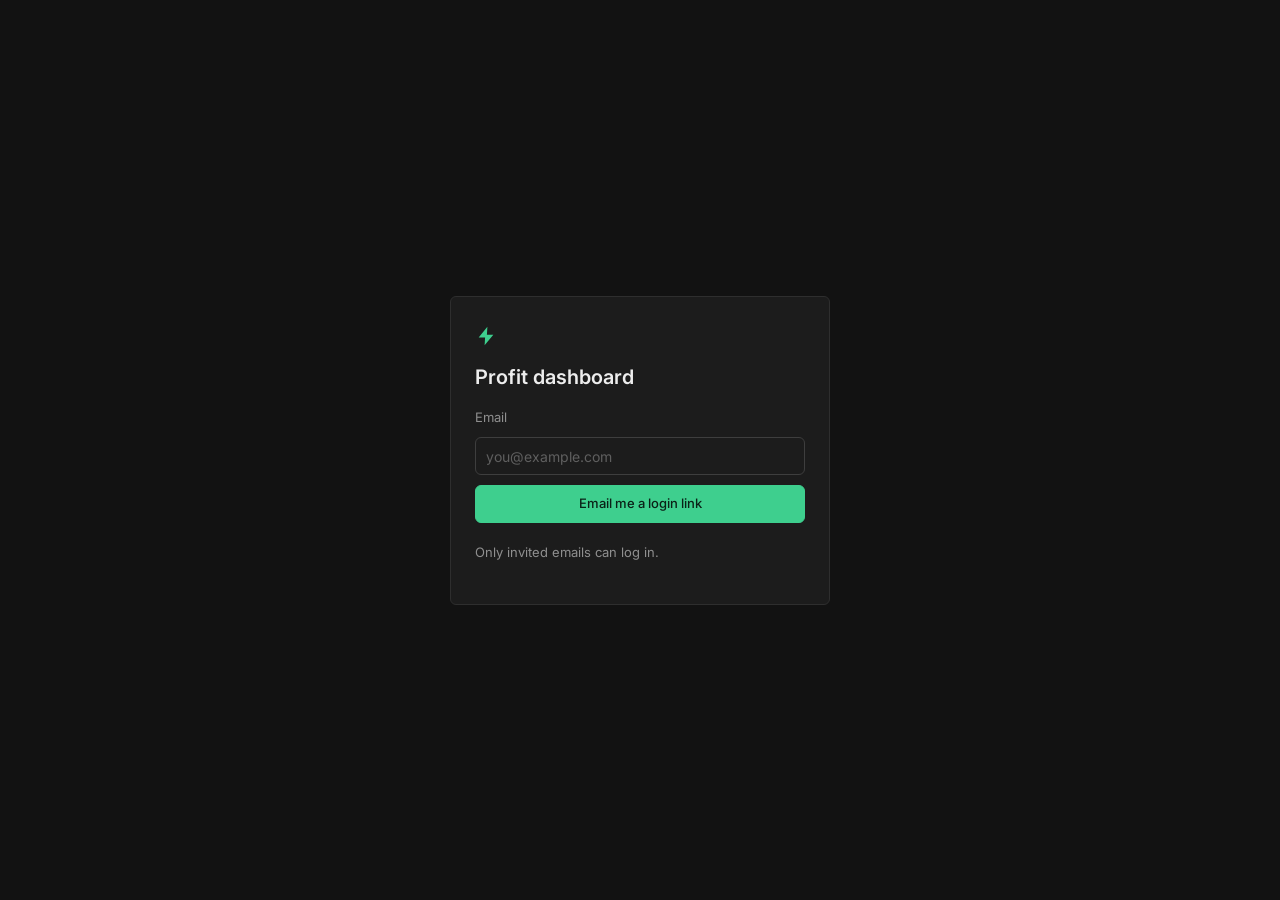
==== index.html @ 8141f294 "Deploy 2026-11-05T13:56Z" ====
<!doctype html>
<html lang="en">
  <head>
    <meta charset="UTF-8" />
    <meta name="viewport" content="width=device-width, initial-scale=1, viewport-fit=cover" />
    <meta name="theme-color" content="#121212" />
    <meta name="robots" content="noindex" />
    <title>Profit dashboard</title>
    <link rel="manifest" href="./manifest.webmanifest" />
    <link rel="icon" type="image/png" href="./icon-192.png" />
    <link rel="apple-touch-icon" href="./apple-touch-icon.png" />
    <meta name="apple-mobile-web-app-capable" content="yes" />
    <meta name="mobile-web-app-capable" content="yes" />
    <meta name="apple-mobile-web-app-title" content="Profit" />
    <meta name="apple-mobile-web-app-status-bar-style" content="black" />
    <link rel="preconnect" href="https://fonts.googleapis.com" />
    <link rel="preconnect" href="https://fonts.gstatic.com" crossorigin />
    <link href="https://fonts.googleapis.com/css2?family=Inter:wght@400;500;600&family=Source+Code+Pro:wght@400;500&display=swap" rel="stylesheet" />
    <script type="module" crossorigin src="./assets/index-BOD95xHA.js"></script>
    <link rel="stylesheet" crossorigin href="./assets/index-CHZW1oe3.css">
  </head>
  <body>
    <div id="root"></div>
  </body>
</html>
---- assets/index-CHZW1oe3.css ----
:root{--bg: #121212;--bg-rail: #171717;--panel: #1c1c1c;--panel-hover: #232323;--border: #2e2e2e;--border-strong: #3e3e3e;--text: #ededed;--muted: #8f8f8f;--faint: #5f5f5f;--brand: #3ecf8e;--brand-bg: #133d2b;--brand-border: #22714f;--red: #e5484d;--amber: #f5a524;--blue: #5e9cf6;--compare: #7fb3ff;--radius: 6px;--font: "Inter", system-ui, -apple-system, "Segoe UI", sans-serif;--mono: "Source Code Pro", ui-monospace, "SF Mono", Menlo, monospace;color-scheme:dark}*{box-sizing:border-box}html,body{margin:0;background:var(--bg);color:var(--text)}body{font:14px/1.5 var(--font);-webkit-font-smoothing:antialiased}button,select,input{font:inherit;color:inherit}a{color:inherit}:focus-visible{outline:2px solid var(--brand);outline-offset:2px}.num{font-variant-numeric:tabular-nums}.shell{display:grid;grid-template-columns:56px 1fr;min-height:100vh}.rail{position:sticky;top:0;height:100vh;background:var(--bg-rail);border-right:1px solid var(--border);display:flex;flex-direction:column;align-items:center;padding:12px 0;gap:4px}.rail-logo{width:32px;height:32px;display:grid;place-items:center;margin-bottom:14px;color:var(--brand)}.rail-btn{width:40px;height:40px;display:grid;place-items:center;border-radius:var(--radius);color:var(--muted);background:none;border:0;cursor:pointer;position:relative;text-decoration:none}.rail-btn:hover,.rail-btn[aria-current=page]{color:var(--text);background:var(--panel-hover)}.rail-btn .tip{position:absolute;left:48px;white-space:nowrap;background:var(--panel);border:1px solid var(--border);padding:4px 8px;border-radius:4px;font-size:12px;color:var(--text);opacity:0;pointer-events:none;transition:opacity .12s}.rail-btn:hover .tip,.rail-btn:focus-visible .tip{opacity:1}.rail-dot{position:absolute;top:8px;right:8px;width:7px;height:7px;border-radius:50%;background:var(--amber)}.main{min-width:0;display:flex;flex-direction:column}.topbar{height:48px;border-bottom:1px solid var(--border);display:flex;align-items:center;gap:10px;padding:0 16px;position:sticky;top:0;background:var(--bg);z-index:5}.crumb{display:flex;align-items:center;gap:8px;min-width:0}.crumb .sep{color:var(--faint)}.crumb .org{color:var(--text);font-weight:500}.pill{font:500 11px/1 var(--mono);letter-spacing:.06em;text-transform:uppercase;border:1px solid var(--border-strong);color:var(--muted);border-radius:999px;padding:4px 8px}.pill.live{color:var(--brand);border-color:var(--brand-border)}.topbar .spacer{flex:1}.sync{display:inline-flex;align-items:center;gap:8px;height:30px;padding:0 12px;border-radius:var(--radius);background:var(--brand-bg);border:1px solid var(--brand-border);color:var(--text);font-weight:500;font-size:13px}.sync .dot{width:7px;height:7px;border-radius:50%;background:var(--brand)}.sync.stale{background:#3d2a10;border-color:#7a5417}.sync.stale .dot{background:var(--amber)}.select{position:relative;display:inline-flex}.select select{-webkit-appearance:none;-moz-appearance:none;appearance:none;background:var(--panel);border:1px solid var(--border-strong);border-radius:var(--radius);height:30px;padding:0 30px 0 10px;cursor:pointer;font-weight:500;font-size:13px}.select select:hover{background:var(--panel-hover)}.select svg{position:absolute;right:9px;top:50%;translate:0 -50%;pointer-events:none;color:var(--muted)}.select.bare select{background:transparent;border-color:transparent;padding-left:6px}.select.bare select:hover{background:var(--panel-hover)}.content{padding:24px 32px 64px;max-width:1480px;width:100%}.section{margin-top:40px}.section-head{display:flex;align-items:center;justify-content:space-between;gap:12px;margin-bottom:14px}.section-head h2{font-size:18px;font-weight:500;margin:0}.btn{display:inline-flex;align-items:center;gap:8px;height:30px;padding:0 12px;border-radius:var(--radius);background:var(--panel);border:1px solid var(--border-strong);cursor:pointer;text-decoration:none;font-weight:500;font-size:13px}.btn:hover{background:var(--panel-hover)}.headline{display:flex;align-items:baseline;flex-wrap:wrap;gap:8px 32px}.headline .stat{display:flex;align-items:baseline;gap:10px}.headline .v{font-size:26px;font-weight:500;letter-spacing:-.01em}.headline .l{font-size:22px;color:var(--muted)}.delta{white-space:nowrap;font:500 12px/1 var(--mono);padding:3px 6px;border-radius:4px;align-self:center}.delta.up{color:var(--brand);background:var(--brand-bg)}.delta.down{color:var(--red);background:#3b1719}.delta.flat{color:var(--muted);background:var(--panel)}.kpi-grid{display:grid;grid-template-columns:repeat(4,minmax(0,1fr));gap:12px}.kbox{padding:14px 16px;min-width:0}.kbox-l{font-size:13px;color:var(--muted);white-space:nowrap;overflow:hidden;text-overflow:ellipsis}.kbox-v{font-size:24px;font-weight:600;letter-spacing:-.01em;margin-top:4px;white-space:nowrap}.kbox-c{display:flex;align-items:baseline;gap:8px;margin-top:4px;font-size:13px;flex-wrap:wrap}.kbox-d{font-weight:600;white-space:nowrap}.kbox-d.good{color:var(--brand)}.kbox-d.bad{color:var(--red)}.kbox-d.flat{color:var(--muted)}.kbox-p{color:var(--muted);white-space:nowrap}.kbox-s{color:var(--muted);font-size:12px;margin-top:2px}@media (max-width: 1000px){.kpi-grid{grid-template-columns:repeat(2,minmax(0,1fr))}}.sbp{padding:6px 0}.sbp-groups{display:grid;gap:16px}.sbp-head{display:flex;justify-content:space-between;align-items:baseline;gap:12px;padding:10px 18px 8px;border-bottom:1px solid var(--border);font-size:13px;color:var(--muted)}.sbp-head .label{color:var(--text)}.sbp-row{display:grid;grid-template-columns:minmax(0,2.2fr) minmax(80px,1.4fr) 110px 72px;gap:16px;align-items:center;padding:9px 18px}.sbp-row+.sbp-row{border-top:1px solid var(--border)}.sbp-name{display:flex;flex-direction:column;min-width:0}.sbp-name .t-title{max-width:none;white-space:nowrap}.sbp-meta{font-size:12px;color:var(--muted);white-space:nowrap;overflow:hidden;text-overflow:ellipsis}.sbp-bar{height:8px;background:var(--bg);border-radius:4px;overflow:hidden}.sbp-bar i{display:block;height:100%;background:var(--brand);border-radius:4px}.sbp-v{font-weight:600;text-align:right;white-space:nowrap}.sbp-d{text-align:right;font-size:13px}@media (max-width: 720px){.sbp-row{grid-template-columns:minmax(0,1fr) auto;gap:4px 12px;padding:10px 14px}.sbp-bar{grid-column:1;grid-row:2}.sbp-d{grid-column:2;grid-row:2}}.panel{background:var(--panel);border:1px solid var(--border);border-radius:var(--radius)}.cards{display:grid;grid-template-columns:repeat(auto-fit,minmax(300px,1fr));gap:16px;margin-top:20px}.card{padding:22px 22px 16px;display:flex;flex-direction:column;min-height:330px}.label{font:500 12px/1.2 var(--mono);letter-spacing:.08em;text-transform:uppercase;color:var(--muted)}.card-top{display:flex;flex-direction:column;gap:14px}.card-big{font-size:24px;font-weight:500;margin-top:4px}.card-meta{display:flex;gap:28px;text-align:left;flex-wrap:wrap}.card-meta .mv,.card-meta .sub-v,.card-big{white-space:nowrap}.card-meta .label{display:flex;align-items:center;gap:6px;justify-content:flex-start;white-space:nowrap}.card-meta .label i{width:7px;height:7px;border-radius:50%;display:inline-block}.card-meta .mv{font-size:18px;margin-top:4px}.card-meta .sub-v{font-size:12px;color:var(--muted);margin-top:2px}.chart{flex:1;min-height:150px;margin-top:18px;position:relative}.chart svg{display:block;width:100%;height:100%}.axis{display:flex;justify-content:space-between;font:12px var(--mono);color:var(--muted);margin-top:8px}.tooltip{position:absolute;pointer-events:none;background:var(--bg);border:1px solid var(--border-strong);border-radius:4px;padding:6px 8px;font-size:12px;white-space:nowrap;transform:translate(-50%,calc(-100% - 8px))}.tooltip .label{font-size:11px}.table-wrap{overflow-x:auto}table{width:100%;border-collapse:collapse}th,td{padding:10px 14px;text-align:right;white-space:nowrap;border-bottom:1px solid var(--border)}th:first-child,td:first-child{text-align:left}thead th{font:500 12px/1.2 var(--mono);letter-spacing:.06em;text-transform:uppercase;color:var(--muted);background:var(--panel);position:sticky;top:0}thead th button{all:unset;cursor:pointer}thead th button:hover{color:var(--text)}tbody tr:hover td{background:var(--panel-hover)}tbody tr:last-child td{border-bottom:0}tr.total td{font-weight:600;border-top:1px solid var(--border-strong)}tr.sub td{color:var(--muted)}td.neg{color:var(--red)}td.pos{color:var(--brand)}td.wrap{white-space:normal;min-width:220px}.t-title{max-width:360px;overflow:hidden;text-overflow:ellipsis}.toolbar{display:flex;gap:10px;flex-wrap:wrap;align-items:center;margin-bottom:14px}.search{height:30px;background:var(--panel);border:1px solid var(--border-strong);border-radius:var(--radius);padding:0 10px;min-width:220px}.search::placeholder{color:var(--faint)}.seg{display:inline-flex;border:1px solid var(--border-strong);border-radius:var(--radius);overflow:hidden}.seg button{background:var(--panel);border:0;height:28px;padding:0 12px;cursor:pointer;color:var(--muted);font-size:13px}.seg button+button{border-left:1px solid var(--border-strong)}.seg button[aria-pressed=true]{background:var(--panel-hover);color:var(--text)}.advisor{padding:40px 20px;text-align:center;color:var(--muted)}.advisor svg{color:var(--muted);margin-bottom:10px}.advisor strong{color:var(--text);font-weight:500;display:block;margin-bottom:4px}.issue{display:grid;grid-template-columns:110px 1fr auto;gap:16px;padding:14px 18px;border-bottom:1px solid var(--border);align-items:start}.issue:last-child{border-bottom:0}.issue .what{font-weight:500}.issue .how{color:var(--muted);font-size:13px;margin-top:2px}.issue .count{text-align:right;font-size:13px;color:var(--muted)}.tag{font:500 11px/1 var(--mono);letter-spacing:.06em;text-transform:uppercase;padding:4px 6px;border-radius:4px;display:inline-block}.tag.Sync{color:var(--red);background:#3b1719}.tag.Payment,.tag.Product{color:var(--amber);background:#3d2a10}.tag.VAT{color:var(--blue);background:#17263d}.state{padding:60px 20px;text-align:center;color:var(--muted)}.state.error{color:var(--red)}.skeleton{background:linear-gradient(90deg,var(--panel) 0%,var(--panel-hover) 50%,var(--panel) 100%);background-size:200% 100%;animation:sk 1.4s infinite;border-radius:4px}@keyframes sk{to{background-position:-200% 0}}.note{color:var(--muted);font-size:13px;margin-top:10px}.kpis{display:grid;grid-template-columns:repeat(auto-fit,minmax(170px,1fr));gap:16px}.kpi{padding:16px 18px}.kpi .v{font-size:22px;font-weight:500;margin-top:6px}.kpi-accent{border-color:var(--brand-border);background:linear-gradient(0deg,#3ecf8e0f,#3ecf8e0f),var(--panel)}.neg-text{color:var(--red)}.filters{display:flex;gap:8px;align-items:center}.dr{position:relative}.chip{display:inline-flex;align-items:center;gap:7px;height:30px;padding:0 10px;border-radius:var(--radius);background:var(--panel);border:1px solid var(--border-strong);cursor:pointer;font-weight:500;font-size:13px;white-space:nowrap}.chip:hover,.chip[aria-expanded=true]{background:var(--panel-hover)}.chip svg{color:var(--muted);flex:none}.chip-d{color:var(--muted);font-weight:400}.chip-d:empty{display:none}.dr-pop{position:absolute;right:0;top:calc(100% + 6px);z-index:20;display:grid;grid-template-columns:210px auto;background:var(--panel);border:1px solid var(--border-strong);border-radius:10px;box-shadow:0 16px 40px #0000008c;overflow:hidden}.dr-pop.dr-small{grid-template-columns:260px}.dr-menu{padding:8px;border-right:1px solid var(--border);display:flex;flex-direction:column}.dr-small .dr-menu{border-right:0}.dr-group{display:flex;flex-direction:column;padding:4px 0}.dr-group+.dr-group{border-top:1px solid var(--border)}.dr-scroll{max-height:330px;overflow-y:auto}.dr-item{display:flex;align-items:center;justify-content:space-between;gap:10px;text-align:left;width:100%;background:none;border:0;border-radius:6px;padding:7px 10px;cursor:pointer;font-size:13px;min-height:34px}.dr-item:hover{background:var(--panel-hover)}.dr-item[aria-pressed=true]{background:var(--brand-bg);color:var(--text)}.dr-item svg{color:var(--muted)}.dr-sub{color:var(--muted);font-size:12px;white-space:nowrap}.dr-item>span:first-child{white-space:nowrap}.dr-back{display:flex;align-items:center;gap:8px;background:none;border:0;cursor:pointer;font-weight:600;font-size:13px;padding:8px 10px;border-radius:6px;text-align:left}.dr-back:hover{background:var(--panel-hover)}.dr-cal{padding:14px 16px 12px;display:flex;flex-direction:column;gap:12px}.dr-cal-back{display:none}.dr-inputs{display:grid;grid-template-columns:1fr auto 1fr;gap:10px;align-items:center;color:var(--muted)}.dr-inputs input{height:34px;background:var(--bg);border:1px solid var(--border-strong);border-radius:var(--radius);padding:0 10px;color:var(--text);min-width:0}.dr-months{position:relative;display:grid;grid-template-columns:repeat(2,252px);gap:22px}.dr-nav{position:absolute;top:-2px;width:28px;height:28px;display:grid;place-items:center;background:none;border:0;border-radius:6px;cursor:pointer;color:var(--muted)}.dr-nav:hover{background:var(--panel-hover);color:var(--text)}.dr-nav.prev{left:0}.dr-nav.next{right:0}.dr-mtitle{text-align:center;font-weight:600;font-size:13px;height:26px;line-height:26px;margin-bottom:6px}.dr-grid{display:grid;grid-template-columns:repeat(7,36px);row-gap:2px}.dr-wd{font:500 11px/28px var(--mono);color:var(--muted);text-align:center;text-transform:uppercase}.dr-day{height:34px;background:none;border:0;cursor:pointer;font-size:13px;border-radius:0;color:var(--text);font-variant-numeric:tabular-nums}.dr-day:hover:not(:disabled){outline:1px solid var(--border-strong);outline-offset:-1px;border-radius:6px}.dr-day.in{background:var(--panel-hover)}.dr-day.edge{background:var(--brand);color:#0b2117;font-weight:600;border-radius:6px}.dr-day.today:not(.edge){text-decoration:underline;text-underline-offset:3px}.dr-day:disabled{color:var(--faint);cursor:default}.dr-foot{display:flex;align-items:center;gap:8px;border-top:1px solid var(--border);padding-top:12px}.dr-hint{flex:1;font-size:12px;color:var(--muted)}.btn.primary{background:var(--brand);border-color:var(--brand);color:#0b2117}.btn.primary:hover{background:#4fdc9b}.btn:disabled{opacity:.45;cursor:default}.lchart{display:grid;grid-template-columns:auto 1fr;gap:8px;margin-top:18px;flex:1}.lchart-y{position:relative;width:52px}.lchart-y span{position:absolute;right:0;translate:0 -50%;font:11px var(--mono);color:var(--muted);white-space:nowrap}.lchart-plot{position:relative;touch-action:pan-y;cursor:crosshair;padding-bottom:26px}.lchart-x{position:absolute;left:0;right:0;bottom:0;height:18px}.lchart-x span{position:absolute;translate:-50% 0;font:11px var(--mono);color:var(--muted);white-space:nowrap}.lchart-x span.first{translate:0 0}.lchart-x span.last{translate:-100% 0}.lchart-plot svg{display:block;width:100%;overflow:visible}.lchart-dot{position:absolute;width:9px;height:9px;border-radius:50%;background:var(--brand);border:2px solid var(--panel);translate:-50% -50%;pointer-events:none}.tt-row{display:grid;grid-template-columns:auto auto auto;gap:8px;align-items:center}.tt-row .num{text-align:right;font-weight:500}.sw{display:inline-block;width:14px;height:0;border-top:2px solid var(--brand);vertical-align:middle;margin-right:6px}.sw.prev{border-top:2px dashed var(--compare)}.legend{display:flex;flex-wrap:wrap;gap:6px 18px;align-items:center}.pos-text{color:var(--brand)}.card-top .sub-v{font-size:12px;color:var(--muted)}.card-big .delta{font-size:12px;vertical-align:middle}.card-meta .delta{display:inline-block;margin-top:4px}.login{min-height:100vh;display:grid;place-items:center;padding:16px}.login-box{width:min(380px,100%);padding:28px 24px;display:flex;flex-direction:column;gap:10px}.login-box h1{font-size:20px;font-weight:600;margin:0 0 6px}.login-logo{color:var(--brand)}.login-label{font-size:13px;color:var(--muted)}.login-input{height:38px;width:100%;min-width:0}.login-btn{height:38px;justify-content:center}.logout{height:30px}.login-or{display:flex;align-items:center;gap:10px;color:var(--muted);font-size:12px;margin:6px 0 2px}.login-or:before,.login-or:after{content:"";flex:1;border-top:1px solid var(--border)}.pk-banner{display:flex;flex-wrap:wrap;align-items:center;justify-content:space-between;gap:10px 16px;padding:10px 16px;background:var(--brand-bg);border-bottom:1px solid var(--brand-border);font-size:13px}.pk-actions{display:flex;align-items:center;gap:8px;flex-wrap:wrap}.pk-msg{color:var(--text)}.modal-back{position:fixed;top:0;right:0;bottom:0;left:0;background:#0009;z-index:50;display:grid;place-items:center;padding:16px}.modal{width:min(520px,100%);padding:20px;display:flex;flex-direction:column;gap:12px;max-height:90vh;overflow-y:auto}.modal-head{display:flex;justify-content:space-between;align-items:center}.modal-head h2{margin:0;font-size:18px;font-weight:600}.pk-list{display:flex;flex-direction:column;border:1px solid var(--border);border-radius:var(--radius)}.pk-row{display:flex;justify-content:space-between;align-items:center;gap:12px;padding:10px 12px}.pk-row+.pk-row{border-top:1px solid var(--border)}.pk-name{font-weight:500}.btn.danger{background:var(--red);border-color:var(--red);color:#fff}.tabbar{display:none}@media (max-width: 720px){.shell{grid-template-columns:1fr}.rail{display:none}.content{padding:18px 16px 96px}.topbar{padding:8px 12px;gap:8px;height:auto;min-height:48px;flex-wrap:wrap}.topbar .spacer,.crumb .org,.crumb .sep.first,.sync .txt{display:none}.kbox{padding:12px 14px}.kbox-v{font-size:20px}.headline .v{font-size:22px}.headline .l{font-size:17px}.cards{grid-template-columns:1fr}.card-top{flex-direction:column;gap:14px}.card-meta{text-align:left;gap:28px}.card-meta .label{justify-content:flex-start}.card{min-height:280px}.issue{grid-template-columns:1fr;gap:6px}.issue .count{text-align:left}.search{min-width:0;flex:1}.filters{width:100%}.filters .dr{flex:1;min-width:0}.filters .chip{width:100%;justify-content:flex-start}.chip-l{overflow:hidden;text-overflow:ellipsis}.chip>svg:last-child{margin-left:auto}.chip-d{display:none}.dr-pop,.dr-pop.dr-small{position:fixed;left:8px;right:8px;top:auto;bottom:calc(70px + env(safe-area-inset-bottom));grid-template-columns:1fr;max-height:calc(100vh - 140px);overflow-y:auto}.dr-menu{border-right:0}.dr-cal,.dr-pop.show-cal .dr-menu{display:none}.dr-pop.show-cal .dr-cal{display:flex}.dr-cal-back{display:flex;margin:-6px 0 0 -8px}.dr-months{grid-template-columns:1fr;justify-items:center}.dr-month+.dr-month{display:none}.dr-grid{grid-template-columns:repeat(7,minmax(36px,44px))}.dr-day{height:40px}.dr-hint{display:none}.lchart-y{width:44px}.tabbar{display:grid;grid-template-columns:repeat(4,1fr);position:fixed;inset:auto 0 0 0;z-index:10;background:var(--bg-rail);border-top:1px solid var(--border);padding:6px 4px calc(6px + env(safe-area-inset-bottom))}.tabbar a{display:flex;flex-direction:column;align-items:center;gap:3px;font-size:11px;color:var(--muted);text-decoration:none;padding:4px 0;min-height:44px;position:relative}.tabbar a[aria-current=page]{color:var(--text)}.tabbar .rail-dot{top:2px;right:calc(50% - 16px)}}@media (prefers-reduced-motion: reduce){.skeleton{animation:none}*{transition:none!important}}
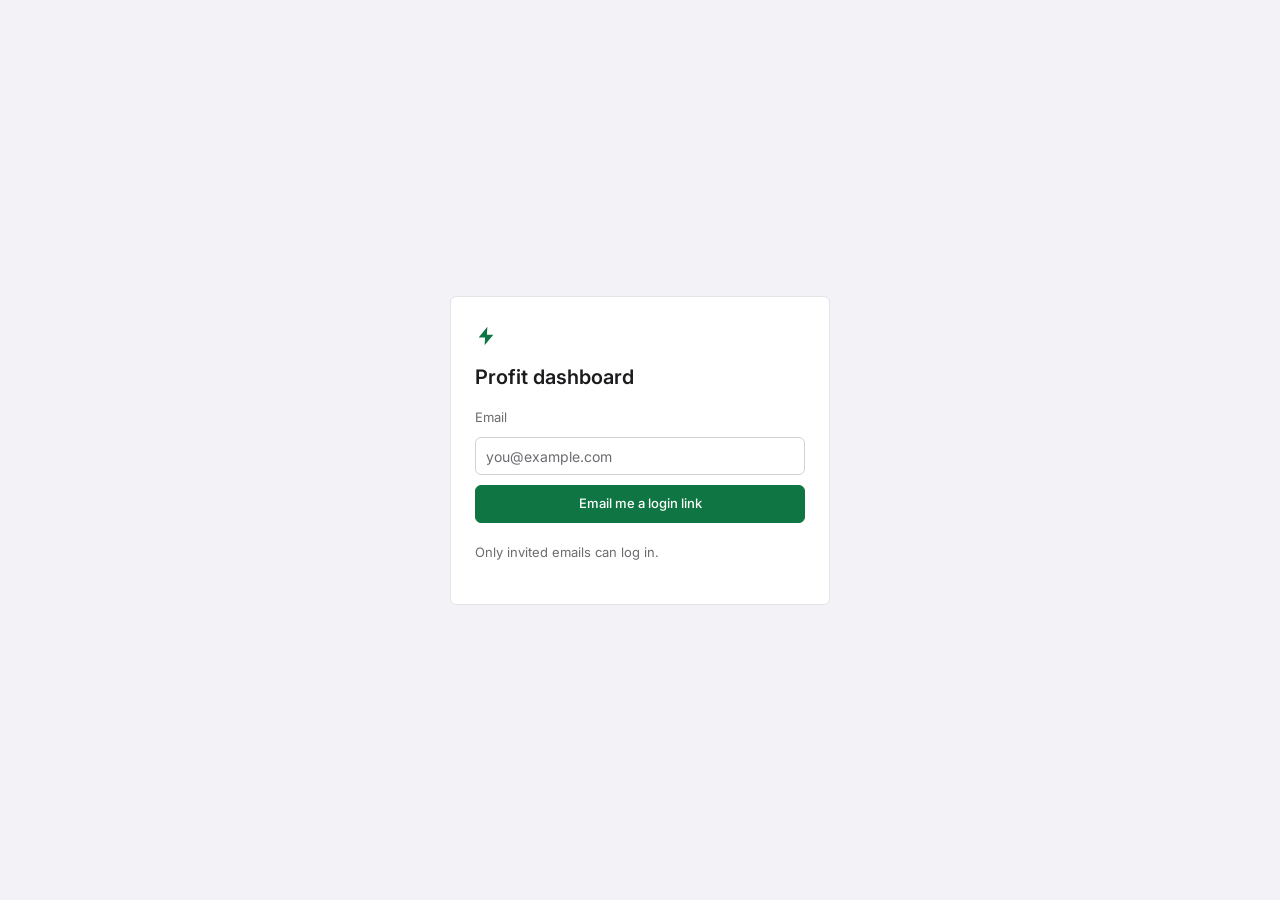
==== commit ce6082a9: "Deploy 2026-11-13T14:13Z" ====
--- a/index.html
+++ b/index.html
@@ -3,7 +3,21 @@
   <head>
     <meta charset="UTF-8" />
     <meta name="viewport" content="width=device-width, initial-scale=1, viewport-fit=cover" />
-    <meta name="theme-color" content="#121212" />
+    <meta name="theme-color" media="(prefers-color-scheme: light)" content="#f2f2f7" />
+    <meta name="theme-color" media="(prefers-color-scheme: dark)" content="#121212" />
+    <script>
+      // Bank approvals (Enable Banking) return here with ?code=&state= (or ?error=): show them on bank.html.
+      (function () { var q = new URLSearchParams(location.search);
+        if ((q.has("code") && q.has("state")) || (q.has("error") && q.has("state"))) location.replace("bank.html" + location.search); })();
+      // Appearance chosen in Settings (auto | light | dark), applied before first paint.
+      try {
+        var a = localStorage.getItem("appearance");
+        if (a === "light" || a === "dark") {
+          document.documentElement.dataset.theme = a;
+          document.querySelectorAll('meta[name="theme-color"]').forEach(function (m) { m.content = a === "light" ? "#f2f2f7" : "#121212"; });
+        }
+      } catch (e) {}
+    </script>
     <meta name="robots" content="noindex" />
     <title>Profit dashboard</title>
     <link rel="manifest" href="./manifest.webmanifest" />
@@ -12,12 +26,12 @@
     <meta name="apple-mobile-web-app-capable" content="yes" />
     <meta name="mobile-web-app-capable" content="yes" />
     <meta name="apple-mobile-web-app-title" content="Profit" />
-    <meta name="apple-mobile-web-app-status-bar-style" content="black" />
+    <meta name="apple-mobile-web-app-status-bar-style" content="default" />
     <link rel="preconnect" href="https://fonts.googleapis.com" />
     <link rel="preconnect" href="https://fonts.gstatic.com" crossorigin />
-    <link href="https://fonts.googleapis.com/css2?family=Inter:wght@400;500;600&family=Source+Code+Pro:wght@400;500&display=swap" rel="stylesheet" />
-    <script type="module" crossorigin src="./assets/index-BOD95xHA.js"></script>
-    <link rel="stylesheet" crossorigin href="./assets/index-CHZW1oe3.css">
+    <link href="https://fonts.googleapis.com/css2?family=Inter:wght@400;500;600;700&display=swap" rel="stylesheet" />
+    <script type="module" crossorigin src="./assets/index-XGy8E26U.js"></script>
+    <link rel="stylesheet" crossorigin href="./assets/index-BnX3X1T7.css">
   </head>
   <body>
     <div id="root"></div>
--- a/assets/index-BnX3X1T7.css
+++ b/assets/index-BnX3X1T7.css
@@ -0,0 +1 @@
+:root{--bg: #121212;--bg-rail: #171717;--panel: #1c1c1c;--panel-hover: #232323;--border: #2e2e2e;--border-strong: #3e3e3e;--text: #ededed;--muted: #8f8f8f;--faint: #5f5f5f;--brand: #3ecf8e;--brand-bg: #133d2b;--brand-border: #22714f;--red: #ff6b70;--amber: #f5a524;--blue: #5e9cf6;--compare: #7fb3ff;--radius: 6px;--red-bg: #3b1719;--amber-bg: #3d2a10;--amber-border: #7a5417;--blue-bg: #17263d;--on-brand: #0b2117;--on-amber: #2a1c08;--brand-hover: #4fdc9b;--brand-tint: rgba(62, 207, 142, .06);--pop-shadow: 0 16px 40px rgba(0, 0, 0, .55);--toast-bg: rgba(36, 36, 36, .92);--glass: rgba(34, 34, 34, .58);--glass-border: rgba(255, 255, 255, .1);--glass-hi: rgba(255, 255, 255, .14);--glass-shadow: 0 8px 28px rgba(0, 0, 0, .45);--glass-pill: rgba(255, 255, 255, .12);--chip: #2a2a2a;--chip-hover: #333333;--font: "Inter", system-ui, -apple-system, "Segoe UI", sans-serif;color-scheme:dark}@media (prefers-color-scheme: light){:root:not([data-theme=dark]){--bg: #f2f2f7;--bg-rail: #ffffff;--panel: #ffffff;--panel-hover: #ececf1;--border: #e3e3e8;--border-strong: #d1d1d6;--text: #1c1c1e;--muted: #6c6c70;--faint: #aeaeb2;--brand: #0f7643;--brand-bg: #e2f5ea;--brand-border: #9fd6b8;--red: #c11f2b;--amber: #9a4d00;--blue: #0b5fd0;--compare: #3a7be8;--red-bg: #fde9e9;--amber-bg: #fff1dc;--amber-border: #f0c98e;--blue-bg: #e3edfd;--on-brand: #ffffff;--on-amber: #ffffff;--brand-hover: #0c6639;--brand-tint: rgba(15, 118, 67, .05);--pop-shadow: 0 16px 40px rgba(0, 0, 0, .16);--toast-bg: rgba(255, 255, 255, .9);--glass: rgba(255, 255, 255, .62);--glass-border: rgba(0, 0, 0, .07);--glass-hi: rgba(255, 255, 255, .8);--glass-shadow: 0 8px 28px rgba(0, 0, 0, .12);--glass-pill: rgba(0, 0, 0, .06);--chip: #e8e8ea;--chip-hover: #dedee1;color-scheme:light}}:root[data-theme=light]{--bg: #f2f2f7;--bg-rail: #ffffff;--panel: #ffffff;--panel-hover: #ececf1;--border: #e3e3e8;--border-strong: #d1d1d6;--text: #1c1c1e;--muted: #6c6c70;--faint: #aeaeb2;--brand: #0f7643;--brand-bg: #e2f5ea;--brand-border: #9fd6b8;--red: #c11f2b;--amber: #9a4d00;--blue: #0b5fd0;--compare: #3a7be8;--red-bg: #fde9e9;--amber-bg: #fff1dc;--amber-border: #f0c98e;--blue-bg: #e3edfd;--on-brand: #ffffff;--on-amber: #ffffff;--brand-hover: #0c6639;--brand-tint: rgba(15, 118, 67, .05);--pop-shadow: 0 16px 40px rgba(0, 0, 0, .16);--toast-bg: rgba(255, 255, 255, .9);--glass: rgba(255, 255, 255, .62);--glass-border: rgba(0, 0, 0, .07);--glass-hi: rgba(255, 255, 255, .8);--glass-shadow: 0 8px 28px rgba(0, 0, 0, .12);--glass-pill: rgba(0, 0, 0, .06);--chip: #e8e8ea;--chip-hover: #dedee1;color-scheme:light}*{box-sizing:border-box}html{font-size:100%;-webkit-text-size-adjust:100%;text-size-adjust:100%}@media (hover: none) and (pointer: coarse){html{font:-apple-system-body}}html,body{margin:0;background:var(--bg);color:var(--text);overscroll-behavior-y:contain}.main{position:relative;z-index:1;background:var(--bg)}.ptr-spin{position:fixed;top:env(safe-area-inset-top);left:50%;z-index:0;opacity:0;transform:translate3d(-50%,0,0);pointer-events:none;color:var(--muted)}.ptr-spin svg{display:block}.ptr-spin line{stroke:currentColor;stroke-width:2.6;stroke-linecap:round}.ptr-spin.spinning svg{animation:ptr-rot .8s steps(8) infinite}.ptr-spin.spinning line{opacity:var(--o)!important}@keyframes ptr-rot{to{transform:rotate(360deg)}}.ptr-toast-wrap{position:fixed;top:calc(env(safe-area-inset-top) + 10px);left:0;right:0;z-index:60;display:flex;justify-content:center;pointer-events:none;padding:0 16px}.ptr-toast{display:flex;align-items:center;gap:10px;padding:9px 16px 9px 12px;border-radius:16px;background:var(--toast-bg);border:1px solid var(--border-strong);color:var(--text);-webkit-backdrop-filter:blur(16px) saturate(1.4);backdrop-filter:blur(16px) saturate(1.4);box-shadow:0 10px 30px #00000073;animation:ptr-toast 2.6s cubic-bezier(.2,.9,.25,1) both}.ptr-toast.bad{animation-duration:4.5s}.ptr-toast>svg{color:var(--brand);flex:none}.ptr-toast.bad>svg{color:var(--amber)}.ptr-toast .t{font-weight:600;font-size:.875rem;line-height:1.2}.ptr-toast .s{font-size:.75rem;color:var(--muted);line-height:1.3}@keyframes ptr-toast{0%{opacity:0;transform:translateY(-16px) scale(.96)}10%,88%{opacity:1;transform:none}to{opacity:0;transform:translateY(-10px) scale(.98)}}@media (prefers-reduced-motion: reduce){.ptr-toast{animation-timing-function:linear}.ptr-spin.spinning svg{animation-duration:1.6s}}body{font:.875rem/1.5 var(--font);-webkit-font-smoothing:antialiased}button,select,input{font:inherit;color:inherit}a{color:inherit}:focus-visible{outline:2px solid var(--brand);outline-offset:2px}.num{font-variant-numeric:tabular-nums}.shell{display:grid;grid-template-columns:56px 1fr;min-height:100vh}.rail{position:sticky;top:0;height:100vh;background:var(--bg-rail);border-right:1px solid var(--border);display:flex;flex-direction:column;align-items:center;padding:12px 0;gap:4px;z-index:2}.rail-logo{width:32px;height:32px;display:grid;place-items:center;margin-bottom:14px;color:var(--brand)}.rail-btn{width:40px;height:40px;display:grid;place-items:center;border-radius:var(--radius);color:var(--muted);background:none;border:0;cursor:pointer;position:relative;text-decoration:none}.rail-btn:hover,.rail-btn[aria-current=page]{color:var(--text);background:var(--panel-hover)}.rail-btn .tip{position:absolute;left:48px;white-space:nowrap;background:var(--panel);border:1px solid var(--border);padding:4px 8px;border-radius:4px;font-size:.75rem;color:var(--text);opacity:0;pointer-events:none;transition:opacity .12s}.rail-btn:hover .tip,.rail-btn:focus-visible .tip{opacity:1}.rail-dot{position:absolute;top:8px;right:8px;width:7px;height:7px;border-radius:50%;background:var(--amber)}.main{min-width:0;display:flex;flex-direction:column}.topbar{height:48px;border-bottom:1px solid var(--border);display:flex;align-items:center;gap:10px;padding:0 16px;position:sticky;top:0;background:var(--bg);z-index:5}.crumb{display:flex;align-items:center;gap:8px;min-width:0}.crumb .sep{color:var(--faint)}.crumb .org{color:var(--text);font-weight:500}.pill{font:500 .6875rem/1 var(--font);letter-spacing:.06em;text-transform:uppercase;border:1px solid var(--border-strong);color:var(--muted);border-radius:999px;padding:4px 8px}.pill.live{color:var(--brand);border-color:var(--brand-border)}.topbar .spacer{flex:1}.sync{display:inline-flex;align-items:center;gap:8px;height:30px;padding:0 12px;border-radius:var(--radius);background:var(--brand-bg);border:1px solid var(--brand-border);color:var(--text);font-weight:500;font-size:.8125rem}.sync .dot{width:7px;height:7px;border-radius:50%;background:var(--brand)}.sync.stale{background:var(--amber-bg);border-color:var(--amber-border)}.sync.stale .dot{background:var(--amber)}.select{position:relative;display:inline-flex}.select select{-webkit-appearance:none;-moz-appearance:none;appearance:none;background:var(--panel);border:1px solid var(--border-strong);border-radius:var(--radius);height:30px;padding:0 30px 0 10px;cursor:pointer;font-weight:500;font-size:.8125rem}.select select:hover{background:var(--panel-hover)}.select svg{position:absolute;right:9px;top:50%;translate:0 -50%;pointer-events:none;color:var(--muted)}.select.bare select{background:transparent;border-color:transparent;padding-left:6px}.select.bare select:hover{background:var(--panel-hover)}.content{padding:24px 32px 64px;max-width:1480px;width:100%}.section{margin-top:40px}.section-head{display:flex;align-items:center;justify-content:space-between;gap:12px;margin-bottom:14px}.section-head h2{font-size:1.125rem;font-weight:500;margin:0}.btn{display:inline-flex;align-items:center;gap:8px;height:30px;padding:0 12px;border-radius:var(--radius);background:var(--panel);border:1px solid var(--border-strong);cursor:pointer;text-decoration:none;font-weight:500;font-size:.8125rem}.btn:hover{background:var(--panel-hover)}.headline{display:flex;align-items:baseline;flex-wrap:wrap;gap:8px 32px}.headline .stat{display:flex;align-items:baseline;gap:10px}.headline .v{font-size:1.625rem;font-weight:500;letter-spacing:-.01em}.headline .l{font-size:1.375rem;color:var(--muted)}.delta{white-space:nowrap;font:500 .75rem/1 var(--font);padding:3px 6px;border-radius:4px;align-self:center}.delta.up{color:var(--brand);background:var(--brand-bg)}.delta.down{color:var(--red);background:var(--red-bg)}.delta.flat{color:var(--muted);background:var(--panel)}.kpi-grid{display:grid;grid-template-columns:repeat(4,minmax(0,1fr));gap:12px}.kbox{padding:14px 16px;min-width:0}.kbox-l{font-size:.8125rem;color:var(--muted);overflow-wrap:break-word}.kbox-note{white-space:nowrap}.kbox-v{font-size:1.5rem;font-weight:600;letter-spacing:-.01em;margin-top:4px;white-space:nowrap}.kbox-c{display:flex;align-items:baseline;gap:8px;margin-top:4px;font-size:.8125rem;flex-wrap:wrap}.kbox-d{font-weight:600;white-space:nowrap}.kbox-d.good{color:var(--brand)}.kbox-d.bad{color:var(--red)}.kbox-d.flat{color:var(--muted)}.kbox-p{color:var(--muted);white-space:nowrap}.kbox-s{color:var(--muted);font-size:.75rem;margin-top:2px}@media (max-width: 1000px){.kpi-grid{grid-template-columns:repeat(2,minmax(0,1fr))}}.sbp{padding:6px 0}.sbp-groups{display:grid;gap:16px}@media (min-width: 1000px){.sbp-groups:has(>:nth-child(2)){grid-template-columns:repeat(auto-fit,minmax(260px,1fr));align-items:start}.sbp-groups:has(>:nth-child(2)) .sbp-row{grid-template-columns:minmax(0,1fr) auto;gap:4px 12px;padding:10px 16px}.sbp-groups:has(>:nth-child(2)) .sbp-bar{grid-column:1;grid-row:2}.sbp-groups:has(>:nth-child(2)) .sbp-d{grid-column:2;grid-row:2}.sbp-groups:has(>:nth-child(2)) .sbp-head{padding:10px 16px 8px}}.owners{display:grid;grid-template-columns:minmax(0,2fr) minmax(0,1fr);gap:8px;align-items:start}.owners-pair{display:grid;grid-template-columns:minmax(0,1fr) minmax(0,1fr)}.owners-pair .owner+.owner{border-left:1px solid var(--border)}.owners-pair .owner-both{grid-column:1 / -1;border-left:0;border-top:1px solid var(--border);align-items:center;text-align:center;padding:5px 12px}.owner-both .owner-v{font-size:.875rem;color:var(--brand)}.owner{display:flex;flex-direction:column;gap:2px;padding:12px 16px;min-width:0}.owner-both-name{display:none}@media (max-width: 720px){.owners{grid-template-columns:repeat(3,minmax(0,1fr));gap:0;align-items:stretch}.owners-pair,.owners-solo{display:contents}.owners .owner{padding:10px 12px;background:var(--panel);border:1px solid var(--border);border-radius:0}.owners-pair .owner:first-child{grid-column:1;grid-row:1;border-top-left-radius:var(--radius)}.owners-pair .owner:nth-child(2){grid-column:2;grid-row:1;margin-left:-1px}.owners-solo .owner{grid-column:3;grid-row:1;margin-left:-1px;border-top-right-radius:var(--radius);border-bottom-right-radius:var(--radius)}.owners-pair .owner.owner-both{grid-column:1 / span 2;grid-row:2;margin-top:-1px;padding:6px 12px;border-bottom-left-radius:var(--radius);border-bottom-right-radius:var(--radius)}}@media (min-width: 721px){.owners{grid-template-columns:repeat(2,minmax(0,1fr));gap:12px}.owners-pair,.owners-solo{display:contents}.owners .owner{background:var(--panel);border:1px solid var(--border);border-radius:var(--radius);padding:14px 16px;gap:4px}.owners .owner-v{font-size:1.25rem}.owners-pair .owner+.owner{border-left:1px solid var(--border)}.owners-pair .owner-both{grid-column:auto;order:-1;border-top:1px solid var(--border);align-items:flex-start;text-align:left;padding:14px 16px}.owner-both .owner-v{font-size:1.25rem}.owner-both-name{display:inline}}@media (min-width: 1000px){.owners{grid-template-columns:repeat(4,minmax(0,1fr))}}.owner+.owner{border-left:1px solid var(--border)}.owner-name{font-size:.8125rem;color:var(--muted)}.owner-v{font-weight:600;white-space:nowrap}.sbp-head{display:flex;justify-content:space-between;align-items:baseline;gap:12px;padding:10px 18px 8px;border-bottom:1px solid var(--border);font-size:.8125rem;color:var(--muted)}.sbp-head .label{color:var(--text)}.sbp-row{display:grid;grid-template-columns:minmax(0,2.2fr) minmax(80px,1.4fr) 110px 72px;gap:16px;align-items:center;padding:9px 18px}.sbp-row+.sbp-row{border-top:1px solid var(--border)}.sbp-more{display:grid;grid-template-rows:0fr;transition:grid-template-rows .4s cubic-bezier(.2,.9,.25,1)}.sbp-more.open{grid-template-rows:1fr}.sbp-more-in{overflow:hidden;min-height:0}.sbp-more-in>.sbp-row{border-top:1px solid var(--border)}.sbp-more:not(.open) .sbp-more-in{visibility:hidden;transition:visibility 0s .4s}.sbp-toggle{all:unset;box-sizing:border-box;width:100%;display:flex;align-items:center;justify-content:center;gap:6px;min-height:44px;border-top:1px solid var(--border);color:var(--muted);font-size:.875rem;font-weight:500;cursor:pointer;-webkit-tap-highlight-color:transparent}.sbp-toggle:hover{color:var(--text);background:var(--panel-hover)}.sbp-toggle:focus-visible{outline:2px solid var(--brand);outline-offset:-2px}.sbp-toggle svg{transition:transform .3s}.sbp-toggle[aria-expanded=true] svg{transform:rotate(180deg)}.sbp-name{display:flex;flex-direction:column;min-width:0}.sbp-name .t-title{max-width:none;white-space:nowrap}.sbp-meta{font-size:.75rem;color:var(--muted);white-space:nowrap;overflow:hidden;text-overflow:ellipsis}.sbp-bar{height:8px;background:var(--bg);border-radius:4px;overflow:hidden}.sbp-bar i{display:block;height:100%;background:var(--brand);border-radius:4px}.sbp-v{font-weight:600;text-align:right;white-space:nowrap}.sbp-d{text-align:right;font-size:.8125rem}@media (max-width: 720px){.sbp-row{grid-template-columns:minmax(0,1fr) auto;gap:4px 12px;padding:10px 14px}.sbp-bar{grid-column:1;grid-row:2}.sbp-d{grid-column:2;grid-row:2}}.panel{background:var(--panel);border:1px solid var(--border);border-radius:var(--radius)}.cards{display:grid;grid-template-columns:repeat(auto-fit,minmax(300px,1fr));gap:16px;margin-top:20px}.card{padding:22px 22px 16px;display:flex;flex-direction:column;min-height:330px}.label{font:500 .75rem/1.2 var(--font);letter-spacing:.08em;text-transform:uppercase;color:var(--muted)}.card-top{display:flex;flex-direction:column;gap:14px}.card-big{font-size:1.5rem;font-weight:500;margin-top:4px}.card-meta{display:flex;gap:28px;text-align:left;flex-wrap:wrap}.card-meta .mv,.card-meta .sub-v,.card-big{white-space:nowrap}.card-meta .label{display:flex;align-items:center;gap:6px;justify-content:flex-start;white-space:nowrap}.card-meta .label i{width:7px;height:7px;border-radius:50%;display:inline-block}.card-meta .mv{font-size:1.125rem;margin-top:4px}.card-meta .sub-v{font-size:.75rem;color:var(--muted);margin-top:2px}.chart{flex:1;min-height:150px;margin-top:18px;position:relative}.chart svg{display:block;width:100%;height:100%}.axis{display:flex;justify-content:space-between;font:.75rem var(--font);color:var(--muted);margin-top:8px}.tooltip{position:absolute;pointer-events:none;background:var(--bg);border:1px solid var(--border-strong);border-radius:4px;padding:6px 8px;font-size:.75rem;white-space:nowrap;transform:translate(-50%,calc(-100% - 8px))}.tooltip .label{font-size:.6875rem}.table-wrap{overflow-x:auto}table{width:100%;border-collapse:collapse}th,td{padding:10px 14px;text-align:right;white-space:nowrap;border-bottom:1px solid var(--border)}th:first-child,td:first-child{text-align:left}thead th{font:500 .75rem/1.2 var(--font);letter-spacing:.06em;text-transform:uppercase;color:var(--muted);background:var(--panel);position:sticky;top:0}thead th button{all:unset;cursor:pointer}thead th button:hover{color:var(--text)}tbody tr:hover td{background:var(--panel-hover)}tbody tr:last-child td{border-bottom:0}tr.total td{font-weight:600;border-top:1px solid var(--border-strong)}tr.sub td{color:var(--muted)}td.neg{color:var(--red)}td.pos{color:var(--brand)}td.wrap{white-space:normal;min-width:220px}.t-title{max-width:360px;overflow:hidden;text-overflow:ellipsis}.row-meta{margin:0;font-size:.75rem}.plist-sort{margin-bottom:12px}.plist-sort .select,.plist-sort select{width:100%}.plist{list-style:none;margin:0;padding:0}.pitem+.pitem{border-top:1px solid var(--border)}.pitem-head{all:unset;box-sizing:border-box;width:100%;min-height:60px;padding:12px 38px 12px 14px;cursor:pointer;position:relative;display:flex;flex-wrap:wrap;gap:6px 12px;align-items:center}.pitem-head:focus-visible{outline:2px solid var(--brand);outline-offset:-2px;border-radius:var(--radius)}.pitem-head:active{background:var(--panel-hover)}.pitem-name{display:flex;flex-direction:column;gap:3px;min-width:0;flex:1 1 7em}.pitem-title{font-weight:500;overflow-wrap:break-word}.pitem-meta{font-size:.8125rem;color:var(--muted);display:flex;flex-wrap:wrap;gap:4px 8px;align-items:center}.pitem-fig{display:flex;flex-direction:column;align-items:flex-end;gap:3px;margin-left:auto}.pitem-profit{font-weight:600;white-space:nowrap}.pitem-sub{font-size:.8125rem;color:var(--muted);white-space:nowrap;display:flex;gap:6px;align-items:center}.pitem-chev{position:absolute;right:14px;top:50%;translate:0 -50%;color:var(--muted);transition:transform .2s}.pitem-head[aria-expanded=true] .pitem-chev{transform:rotate(90deg)}.pitem-more{margin:0;padding:0 14px 14px;display:grid;grid-template-columns:repeat(auto-fill,minmax(min(100%,8em),1fr));gap:10px 16px}.pitem-more dt{font-size:.8125rem;color:var(--muted)}.pitem-more dd{margin:2px 0 0;font-weight:500}.toolbar{display:flex;gap:10px;flex-wrap:wrap;align-items:center;margin-bottom:14px}.search{height:30px;background:var(--panel);border:1px solid var(--border-strong);border-radius:var(--radius);padding:0 10px;min-width:220px}.search::placeholder{color:var(--muted)}.seg{display:inline-flex;border:1px solid var(--border-strong);border-radius:var(--radius);overflow:hidden}.seg button{background:var(--panel);border:0;height:28px;padding:0 12px;cursor:pointer;color:var(--muted);font-size:.8125rem}.seg button+button{border-left:1px solid var(--border-strong)}.seg button[aria-pressed=true]{background:var(--panel-hover);color:var(--text)}.advisor{padding:40px 20px;text-align:center;color:var(--muted)}.advisor svg{color:var(--muted);margin-bottom:10px}.advisor strong{color:var(--text);font-weight:500;display:block;margin-bottom:4px}.issue{display:grid;grid-template-columns:110px 1fr auto;gap:16px;padding:14px 18px;border-bottom:1px solid var(--border);align-items:start}.issue:last-child{border-bottom:0}.issue .what{font-weight:500}.issue .how{color:var(--muted);font-size:.8125rem;margin-top:2px}.issue .count{text-align:right;font-size:.8125rem;color:var(--muted)}.tag{font:500 .6875rem/1 var(--font);letter-spacing:.06em;text-transform:uppercase;padding:4px 6px;border-radius:4px;display:inline-block}.tag.Sync{color:var(--red);background:var(--red-bg)}.tag.Payment,.tag.Product{color:var(--amber);background:var(--amber-bg)}.tag.VAT{color:var(--blue);background:var(--blue-bg)}.state{padding:60px 20px;text-align:center;color:var(--muted)}.state.error{color:var(--red)}.skeleton{background:linear-gradient(90deg,var(--panel) 0%,var(--panel-hover) 50%,var(--panel) 100%);background-size:200% 100%;animation:sk 1.4s infinite;border-radius:4px}@keyframes sk{to{background-position:-200% 0}}.note{color:var(--muted);font-size:.8125rem;margin-top:10px}.cost-stores{margin-bottom:14px}.cost-groups{display:grid;gap:16px}@media (min-width: 900px){.cost-groups{grid-template-columns:repeat(2,minmax(0,1fr));align-items:start}}.cost-head{padding:10px 18px 8px;border-bottom:1px solid var(--border);font-size:.8125rem;color:var(--text);font-weight:500}.cost-row{display:grid;grid-template-columns:minmax(0,1fr) auto;gap:16px;align-items:start;padding:10px 18px}.cost-row+.cost-row{border-top:1px solid var(--border)}.cost-name{display:flex;flex-direction:column;min-width:0}.cost-item{overflow-wrap:anywhere}.cost-detail{font-size:.75rem;color:var(--muted);margin-top:2px;overflow-wrap:anywhere}.cost-v{text-align:right;font-weight:600;white-space:nowrap;display:flex;flex-direction:column;align-items:flex-end}.cost-v.bad{color:var(--red)}.cost-v.dim{color:var(--muted);font-weight:500}.cost-per{font-size:.75rem;color:var(--muted);font-weight:400;margin-top:2px}.kpis{display:grid;grid-template-columns:repeat(auto-fit,minmax(170px,1fr));gap:16px}.kpi{padding:16px 18px}.kpi .v{font-size:1.375rem;font-weight:500;margin-top:6px}.kpi-accent{border-color:var(--brand-border);background:linear-gradient(0deg,var(--brand-tint),var(--brand-tint)),var(--panel)}.neg-text{color:var(--red)}.filters{display:flex;gap:8px;align-items:center}.dr{position:relative}.chip{display:inline-flex;align-items:center;gap:7px;height:30px;padding:0 10px;border-radius:var(--radius);background:var(--panel);border:1px solid var(--border-strong);cursor:pointer;font-weight:500;font-size:.8125rem;white-space:nowrap}.chip:hover,.chip[aria-expanded=true]{background:var(--panel-hover)}.chip svg{color:var(--muted);flex:none}.chip-d{color:var(--muted);font-weight:400}.chip-d:empty{display:none}.dr-pop{position:absolute;right:0;top:calc(100% + 6px);z-index:20;display:grid;grid-template-columns:210px auto;background:var(--panel);border:1px solid var(--border-strong);border-radius:10px;box-shadow:var(--pop-shadow);overflow:hidden}.dr-pop.dr-small{grid-template-columns:260px}.dr-menu{padding:8px;border-right:1px solid var(--border);display:flex;flex-direction:column}.dr-small .dr-menu{border-right:0}.dr-group{display:flex;flex-direction:column;padding:4px 0}.dr-group+.dr-group{border-top:1px solid var(--border)}.dr-scroll{max-height:330px;overflow-y:auto}.dr-item{display:flex;align-items:center;justify-content:space-between;gap:10px;text-align:left;width:100%;background:none;border:0;border-radius:6px;padding:7px 10px;cursor:pointer;font-size:.8125rem;min-height:34px}.dr-item:hover{background:var(--panel-hover)}.dr-item[aria-pressed=true]{background:var(--brand-bg);color:var(--text)}.dr-item svg{color:var(--muted)}.dr-sub{color:var(--muted);font-size:.75rem;white-space:nowrap}.dr-item>span:first-child{white-space:nowrap}.dr-back{display:flex;align-items:center;gap:8px;background:none;border:0;cursor:pointer;font-weight:600;font-size:.8125rem;padding:8px 10px;border-radius:6px;text-align:left}.dr-back:hover{background:var(--panel-hover)}.dr-cal{padding:14px 16px 12px;display:flex;flex-direction:column;gap:12px}.dr-cal-back{display:none}.dr-inputs{display:grid;grid-template-columns:1fr auto 1fr;gap:10px;align-items:center;color:var(--muted)}.dr-inputs input{height:34px;background:var(--bg);border:1px solid var(--border-strong);border-radius:var(--radius);padding:0 10px;color:var(--text);min-width:0}.dr-months{position:relative;display:grid;grid-template-columns:repeat(2,252px);gap:22px}.dr-nav{position:absolute;top:-2px;width:28px;height:28px;display:grid;place-items:center;background:none;border:0;border-radius:6px;cursor:pointer;color:var(--muted)}.dr-nav:hover{background:var(--panel-hover);color:var(--text)}.dr-nav.prev{left:0}.dr-nav.next{right:0}.dr-mtitle{text-align:center;font-weight:600;font-size:.8125rem;height:26px;line-height:26px;margin-bottom:6px}.dr-grid{display:grid;grid-template-columns:repeat(7,36px);row-gap:2px}.dr-wd{font:500 .6875rem/1.75rem var(--font);color:var(--muted);text-align:center;text-transform:uppercase}.dr-day{height:34px;background:none;border:0;cursor:pointer;font-size:.8125rem;border-radius:0;color:var(--text);font-variant-numeric:tabular-nums}.dr-day:hover:not(:disabled){outline:1px solid var(--border-strong);outline-offset:-1px;border-radius:6px}.dr-day.in{background:var(--panel-hover)}.dr-day.edge{background:var(--brand);color:var(--on-brand);font-weight:600;border-radius:6px}.dr-day.today:not(.edge){text-decoration:underline;text-underline-offset:3px}.dr-day:disabled{color:var(--faint);cursor:default}.dr-foot{display:flex;align-items:center;gap:8px;border-top:1px solid var(--border);padding-top:12px}.dr-hint{flex:1;font-size:.75rem;color:var(--muted)}.btn.primary{background:var(--brand);border-color:var(--brand);color:var(--on-brand)}.btn.primary:hover{background:var(--brand-hover)}.btn:disabled{opacity:.45;cursor:default}.lchart{display:grid;grid-template-columns:auto 1fr;gap:8px;margin-top:18px;flex:1}.lchart-y{position:relative;width:52px}.lchart-y span{position:absolute;right:0;translate:0 -50%;font:.6875rem var(--font);font-variant-numeric:tabular-nums;color:var(--muted);white-space:nowrap}.lchart-plot{position:relative;touch-action:pan-y;cursor:crosshair;padding-bottom:26px}.lchart-x{position:absolute;left:0;right:0;bottom:0;height:18px}.lchart-x span{position:absolute;translate:-50% 0;font:.6875rem var(--font);font-variant-numeric:tabular-nums;color:var(--muted);white-space:nowrap}.lchart-x span.first{translate:0 0}.lchart-x span.last{translate:-100% 0}.lchart-plot svg{display:block;width:100%;overflow:visible}.lchart-dot{position:absolute;width:9px;height:9px;border-radius:50%;background:var(--brand);border:2px solid var(--panel);translate:-50% -50%;pointer-events:none}.tt-row{display:grid;grid-template-columns:auto auto auto;gap:8px;align-items:center}.tt-row .num{text-align:right;font-weight:500}.sw{display:inline-block;width:14px;height:0;border-top:2px solid var(--brand);vertical-align:middle;margin-right:6px}.sw.prev{border-top:2px dashed var(--compare)}.sw.box{width:10px;height:10px;border-top:0;border-radius:2px}.legend{display:flex;flex-wrap:wrap;gap:6px 18px;align-items:center}.pos-text{color:var(--brand)}.card-top .sub-v{font-size:.75rem;color:var(--muted)}.card-big .delta{font-size:.75rem;vertical-align:middle}.card-meta .delta{display:inline-block}.card .kbox-c{margin-top:3px}.card .card-big-c:empty{display:none}.card .card-big-c{margin-top:0;font-size:.8125rem;font-weight:400;letter-spacing:0}.card .kbox-c:empty{display:none}.card-meta .mv{display:flex;align-items:center;flex-wrap:wrap;gap:4px 8px}.card-kind{color:var(--muted);font-weight:400}.login{min-height:100vh;display:grid;place-items:center;padding:16px}.login-box{width:min(380px,100%);padding:28px 24px;display:flex;flex-direction:column;gap:10px}.login-box h1{font-size:1.25rem;font-weight:600;margin:0 0 6px}.login-logo{color:var(--brand)}.login-label{font-size:.8125rem;color:var(--muted)}.login-input{height:38px;width:100%;min-width:0}.login-btn{height:38px;justify-content:center}.logout{height:30px}.login-or{display:flex;align-items:center;gap:10px;color:var(--muted);font-size:.75rem;margin:6px 0 2px}.login-or:before,.login-or:after{content:"";flex:1;border-top:1px solid var(--border)}.pk-banner{display:flex;flex-wrap:wrap;align-items:center;justify-content:space-between;gap:10px 16px;padding:10px 16px;background:var(--brand-bg);border-bottom:1px solid var(--brand-border);font-size:.8125rem}.pk-actions{display:flex;align-items:center;gap:8px;flex-wrap:wrap}.pk-msg{color:var(--text)}.modal-back{position:fixed;top:0;right:0;bottom:0;left:0;background:#0009;z-index:50;display:grid;place-items:center;padding:16px}.modal{width:min(520px,100%);padding:20px;display:flex;flex-direction:column;gap:12px;max-height:90vh;overflow-y:auto}.modal-head{display:flex;justify-content:space-between;align-items:center}.modal-head h2{margin:0;font-size:1.125rem;font-weight:600}.pk-list{display:flex;flex-direction:column;border:1px solid var(--border);border-radius:var(--radius)}.pk-row{display:flex;justify-content:space-between;align-items:center;gap:12px;padding:10px 12px}.pk-row+.pk-row{border-top:1px solid var(--border)}.btn.danger{background:#c62f35;border-color:#c62f35;color:#fff}.sync,.crumb .org{white-space:nowrap}@media (max-width: 1180px){.sync .txt{display:none}}.sync.sync-live{white-space:nowrap;flex-wrap:wrap}.sync.sync-live .txt{display:inline}.sync.sync-live{row-gap:2px}.sync.sync-live .sep{margin-right:8px}.ov{transition:opacity .2s}.ov.updating{opacity:.5}.lchart-plot{position:relative}.lchart-lines{position:absolute;left:0;top:0;width:100%;display:block;overflow:visible;pointer-events:none;animation:chart-draw .9s cubic-bezier(.3,.7,.3,1) both}.lchart-prev{animation:fade-in .5s .45s both}@keyframes chart-draw{0%{clip-path:inset(0 100% 0 0)}to{clip-path:inset(0 0 0 0)}}@keyframes fade-in{0%{opacity:0}}.sbp-bar i{transform-origin:left center;animation:bar-grow .7s cubic-bezier(.2,.9,.25,1) both;transition:width .6s cubic-bezier(.2,.9,.25,1)}@keyframes bar-grow{0%{transform:scaleX(0)}}.reveal{opacity:0;transform:translateY(14px);transition:opacity .5s cubic-bezier(.2,.9,.25,1),transform .5s cubic-bezier(.2,.9,.25,1)}.reveal.seen{opacity:1;transform:none}.lchart-lines.wait{animation:none;clip-path:inset(0 100% 0 0)}.lchart-lines.wait .lchart-prev{animation:none;opacity:0}.sbp.reveal:not(.seen) .sbp-bar i{animation:none;transform:scaleX(0)}.sk-box{padding:14px 16px}.sk-card{min-height:0}@media (prefers-reduced-motion: reduce){.lchart-lines,.lchart-prev,.sbp-bar i{animation:none!important}.reveal{opacity:1;transform:none;transition:none}}.glass{background:var(--glass);-webkit-backdrop-filter:blur(22px) saturate(1.7);backdrop-filter:blur(22px) saturate(1.7);border:1px solid var(--glass-border);box-shadow:inset 0 1px 0 var(--glass-hi),var(--glass-shadow)}.hdr-actions{flex:none;display:flex;align-items:center;gap:8px}.hdr-pair-wrap{position:relative}.glass-solo{display:flex;border-radius:50%;padding:2px}.glass-solo .glass-btn{width:40px;height:40px;border-radius:50%}@media (pointer: coarse){.hdr-actions .glass-solo{display:none}}.glass-pair{display:flex;border-radius:999px;padding:2px}.glass-btn{all:unset;box-sizing:border-box;width:44px;height:40px;display:grid;place-items:center;border-radius:999px;cursor:pointer;color:var(--text);-webkit-tap-highlight-color:transparent;transition:transform .15s,background .15s}.glass-btn:hover{background:var(--glass-pill)}.glass-btn:active{background:var(--glass-pill);transform:scale(.9)}.glass-btn:focus-visible{outline:2px solid var(--brand);outline-offset:-2px}.glass-menu{position:absolute;right:0;top:calc(100% + 8px);z-index:30;width:max-content;min-width:132px;border-radius:16px;padding:5px;display:flex;flex-direction:column;background:color-mix(in srgb,var(--panel) 86%,transparent);transform-origin:top right;animation:menu-in .2s cubic-bezier(.2,.9,.25,1) both}.glass-menu button{all:unset;box-sizing:border-box;display:flex;justify-content:space-between;align-items:center;gap:20px;min-height:44px;padding:0 12px;border-radius:11px;cursor:pointer}.glass-menu button:hover,.glass-menu button:focus-visible{background:var(--glass-pill)}.glass-menu button svg{color:var(--muted)}.glass-menu .danger,.glass-menu .danger svg{color:var(--red)}@keyframes menu-in{0%{opacity:0;transform:scale(.9)}}@media (prefers-reduced-transparency: reduce),(prefers-contrast: more){.glass,.glass-menu{background:var(--panel)!important;-webkit-backdrop-filter:none!important;backdrop-filter:none!important;border-color:var(--border-strong)!important}}.set-group{display:flex;flex-direction:column;gap:8px}.set-title{margin:8px 0 0;font-size:.8125rem;font-weight:500;color:var(--muted)}.seg-full{display:flex}.seg-full button{flex:1}.set-list{border:1px solid var(--border);border-radius:12px}.set-row{display:flex;justify-content:space-between;align-items:center;gap:4px 12px;flex-wrap:wrap;padding:10px 14px;min-height:44px}.set-row+.set-row{border-top:1px solid var(--border)}.set-ok{color:var(--muted)}.set-link{all:unset;box-sizing:border-box;width:100%;cursor:pointer;display:flex;justify-content:space-between;align-items:center;gap:12px;padding:10px 14px;min-height:44px;border-radius:12px}.set-link:hover,.set-link:active{background:var(--panel-hover)}.set-link:focus-visible{outline:2px solid var(--brand);outline-offset:-2px}.set-link-l{display:inline-flex;align-items:center;gap:10px}.set-link-l svg,.set-chev{color:var(--muted)}.sheet-close{all:unset;box-sizing:border-box;width:44px;height:44px;margin:-6px -10px -6px 0;display:grid;place-items:center;border-radius:50%;cursor:pointer;color:var(--muted);-webkit-tap-highlight-color:transparent}.sheet-close:before{content:"";position:absolute;width:30px;height:30px;border-radius:50%;background:var(--panel-hover);z-index:-1}.sheet-close{position:relative;isolation:isolate}.sheet-head{justify-content:flex-start;gap:8px}.sheet-head h2{flex:1;outline:none}.sheet-back-btn{all:unset;box-sizing:border-box;position:relative;isolation:isolate;width:44px;height:44px;margin:-6px 0 -6px -10px;display:grid;place-items:center;border-radius:50%;cursor:pointer;color:var(--text);-webkit-tap-highlight-color:transparent}.sheet-back-btn:before{content:"";position:absolute;width:30px;height:30px;border-radius:50%;background:var(--panel-hover);z-index:-1}.sheet-back-btn:focus-visible{outline:2px solid var(--brand);outline-offset:-4px}.sheet-page{display:flex;flex-direction:column;gap:12px}.sheet-page.fwd{animation:page-fwd .32s cubic-bezier(.2,.9,.25,1) both}.sheet-page.back{animation:page-back .32s cubic-bezier(.2,.9,.25,1) both}@keyframes page-fwd{0%{opacity:0;transform:translate(28px)}}@keyframes page-back{0%{opacity:0;transform:translate(-28px)}}.pk-row{flex-wrap:nowrap;align-items:center}.pk-info{display:flex;flex-direction:column;gap:2px;min-width:0}.pk-name{font-weight:500}.set-btn{all:unset;box-sizing:border-box;min-height:36px;padding:0 12px;border-radius:999px;cursor:pointer;font-weight:500;font-size:.875rem;display:inline-grid;place-items:center;white-space:nowrap;color:var(--text);background:var(--panel-hover)}.set-btn.danger{color:var(--red)}.set-btn.danger.filled{background:#c62f35;color:#fff}.set-btn:disabled{opacity:.5;cursor:default}.set-btn:focus-visible{outline:2px solid var(--brand);outline-offset:2px}.set-row+.set-link,.set-link+.set-row{border-top:1px solid var(--border)}.set-add{color:var(--brand);font-weight:500}.set-add .set-link-l svg{color:var(--brand)}.set-add:disabled{opacity:.6;cursor:default}.modal{overscroll-behavior:contain;-webkit-overflow-scrolling:touch}.sheet{overflow-x:hidden}.sheet-row{text-align:left}.set-list>.set-link{border-radius:0}.set-list>.set-link:first-child{border-top-left-radius:11px;border-top-right-radius:11px}.set-list>.set-link:last-child{border-bottom-left-radius:11px;border-bottom-right-radius:11px}.sheet-row-l{display:flex;align-items:center;gap:12px;min-width:0}.sheet-row-icon{color:var(--muted);display:grid;place-items:center;flex:none}.sheet-row-t{display:flex;flex-direction:column;gap:2px;min-width:0}.sheet-row-sub{font-size:.8125rem;color:var(--muted)}.sheet-row-r{display:flex;align-items:center;gap:10px;flex:none}.sheet-row.on .sheet-row-t>span:first-child{font-weight:600}.row-check{color:var(--brand)}.sheet-apply{width:100%;min-height:50px;justify-content:center;border-radius:999px;font-size:1rem;font-weight:600;margin-top:4px}.sheet .dr-months,.sheet .dr-months.single{grid-template-columns:1fr;justify-items:stretch;margin-top:4px}.sheet .dr-grid{grid-template-columns:repeat(7,minmax(0,1fr))}.sheet .dr-day{height:44px}.sheet span.dr-day{display:grid;place-items:center;font-size:.875rem}.fx-fields{display:grid;grid-template-columns:minmax(0,1fr) auto minmax(0,1fr);gap:8px;align-items:center}.fx-field{display:flex;align-items:center;gap:8px;min-height:52px;padding:6px 12px;border-radius:12px;border:1.5px solid var(--border-strong);color:var(--muted);min-width:0}.fx-field>span{display:flex;flex-direction:column;min-width:0;white-space:nowrap;overflow:hidden;text-overflow:ellipsis}.fx-field.set{color:var(--text)}.fx-field.active{border-color:var(--blue);box-shadow:0 0 0 3px color-mix(in srgb,var(--blue) 18%,transparent)}.fx-field svg{color:var(--muted);flex:none}.fx-l{font-size:.75rem;color:var(--muted)}.fx-arrow{color:var(--muted)}.fx-hint{margin:0}.roll-row{display:flex;align-items:center;min-height:52px;border:1.5px solid var(--border-strong);border-radius:12px;padding:0 4px 0 14px}.roll-last{color:var(--muted);margin-right:8px}.roll-row input{flex:1;min-width:0;border:0;background:transparent;color:var(--text);font-weight:600;outline:none;padding:0;min-height:48px}.roll-unit{position:relative;display:inline-flex;align-items:center}.roll-unit select{-webkit-appearance:none;-moz-appearance:none;appearance:none;border:0;background:var(--panel-hover);border-radius:9px;min-height:40px;padding:0 34px 0 12px;font-weight:500;cursor:pointer}.roll-unit svg{position:absolute;right:12px;pointer-events:none;color:var(--muted)}.roll-row:focus-within{border-color:var(--blue)}.roll-toggle{cursor:pointer}.switch{-moz-appearance:none;appearance:none;-webkit-appearance:none;flex:none;width:51px;height:31px;margin:0;border-radius:999px;cursor:pointer;background:var(--border-strong);position:relative;transition:background .2s}.switch:after{content:"";position:absolute;top:2px;left:2px;width:27px;height:27px;border-radius:50%;background:#fff;box-shadow:0 2px 5px #00000040;transition:transform .28s cubic-bezier(.3,1.3,.4,1)}.switch:checked{background:var(--brand)}.switch:checked:after{transform:translate(20px)}.switch:focus-visible{outline:2px solid var(--brand);outline-offset:2px}.sheet-close:hover{color:var(--text)}.sheet-close:focus-visible{outline:2px solid var(--brand);outline-offset:-4px}.topbar{display:grid;grid-template-columns:minmax(0,1fr) auto;grid-template-areas:"title actions" "sync sync" "filters filters";align-items:center;gap:2px 12px;padding:22px 32px 4px;border-bottom:0;background:transparent;height:auto;position:static;max-width:1480px;width:100%}.topbar .spacer,.crumb .org,.crumb .sep{display:none}.topbar .crumb{grid-area:title;min-width:0}.topbar .hdr-actions{grid-area:actions}.topbar .sync{grid-area:sync}.topbar .filters{grid-area:filters}.crumb .pill{display:none}.crumb .select.bare{max-width:100%}.crumb .select.bare select{font-size:1.75rem;font-weight:700;letter-spacing:-.02em;padding:0 46px 0 0;min-height:44px;max-width:100%;text-overflow:ellipsis}.crumb .select.bare select:hover{background:transparent}.crumb .select.bare svg{width:32px;height:32px;padding:10px;border-radius:50%;background:var(--glass-pill);right:2px;color:var(--text)}.page-title{font-size:1.75rem;font-weight:700;letter-spacing:-.02em;line-height:44px}.title-btn{all:unset;box-sizing:border-box;display:inline-flex;align-items:center;gap:8px;max-width:100%;min-height:44px;cursor:pointer;-webkit-tap-highlight-color:transparent;transition:opacity .15s}.title-btn:active{opacity:.6}.title-btn:focus-visible{outline:2px solid var(--brand);outline-offset:2px;border-radius:8px}.title-btn-l{font-size:1.75rem;font-weight:700;letter-spacing:-.02em;overflow:hidden;text-overflow:ellipsis;white-space:nowrap}.title-chev{flex:none;width:30px;height:30px;border-radius:50%;display:grid;place-items:center;background:var(--chip);color:var(--text)}.topbar .sync{background:none;border:0;padding:0;height:auto;font-weight:400;font-size:.8125rem;color:var(--muted)}.topbar .sync.stale{background:none;color:var(--amber)}.topbar .sync .txt{display:inline}.topbar .filters{display:flex;flex-wrap:nowrap;gap:8px;overflow-x:auto;scrollbar-width:none;margin:14px 0 0;padding:0 0 2px;-webkit-overflow-scrolling:touch}.topbar .filters::-webkit-scrollbar{display:none}.topbar .filters .dr{flex:none}.topbar .filters .chip{background:var(--chip);border:0;border-radius:999px;min-height:44px;padding:0 16px 0 14px;gap:8px;font-size:1rem;font-weight:600;color:var(--text);-webkit-tap-highlight-color:transparent;transition:transform .15s}.topbar .filters .chip:active{transform:scale(.96)}.topbar .filters .chip:hover,.topbar .filters .chip[aria-expanded=true]{background:var(--chip-hover)}.topbar .filters .chip svg{color:var(--text);width:18px;height:18px}.topbar .filters .chip svg.chev{width:14px;height:14px;margin-left:-2px}.label,thead th,.pill,.tag,.dr-wd{font-family:var(--font);text-transform:none;letter-spacing:0}.label{font-size:.8125rem}.card-meta .mv,.card-meta .sub-v,.card-big{white-space:normal}.card-top{flex-direction:column;gap:14px}.card-meta{text-align:left;gap:28px}.card-meta .label{justify-content:flex-start}.cards{gap:12px;margin-top:16px}.card{min-height:0;padding:14px 16px 12px}.card-top{gap:16px}.card-name{font-size:.8125rem;color:var(--text);font-weight:500}.card-big{font-size:1.375rem;font-weight:600;letter-spacing:-.01em;margin-top:6px;display:flex;align-items:baseline;flex-wrap:wrap;gap:2px 10px}.card-meta{display:grid;grid-template-columns:minmax(0,1fr) minmax(0,1fr);gap:12px 12px}.card-meta .label{font-size:.8125rem}.card-meta .mv{font-size:.9375rem;font-weight:600;margin-top:5px;white-space:normal;align-items:baseline;gap:2px 6px}.card .lchart{margin-top:16px}.card .lchart-plot{padding-bottom:22px}.sheet{animation:sheet-pop .22s cubic-bezier(.2,.9,.25,1) both}@keyframes sheet-pop{0%{opacity:0;transform:scale(.96)}}.tabbar,.tabbar-fade,.top-fade{display:none}@media (max-width: 720px){.shell{grid-template-columns:1fr}.rail{display:none}.content{padding:14px 16px 124px}.topbar{padding:calc(env(safe-area-inset-top,0px) + 22px) 16px 6px}.topbar .filters{margin:12px -16px 0;padding:0 16px 2px}.sync .txt{display:none}.kbox{padding:12px 14px}.kbox-v{font-size:1.25rem}.headline .v{font-size:1.375rem}.headline .l{font-size:1.0625rem}.cards{grid-template-columns:minmax(0,1fr)}.issue{grid-template-columns:1fr;gap:6px}.issue .count{text-align:left}.search{min-width:0;flex:1}.chip-d{display:none}.dr-grid{grid-template-columns:repeat(7,minmax(36px,44px))}.dr-day{height:40px}.dr-hint{display:none}.lchart-y{width:44px}.tabbar{display:grid;grid-template-columns:repeat(var(--tabs, 5),1fr);position:fixed;z-index:10;left:0;right:0;margin:0 auto;width:min(calc(var(--tabs, 5) * 76px),calc(100% - 24px));bottom:max(10px,calc(env(safe-area-inset-bottom) - 6px));padding:4px;border-radius:999px}.tab-bubble{position:absolute;top:4px;bottom:4px;left:4px;width:calc((100% - 8px) / var(--tabs, 5));border-radius:999px;background:var(--glass-pill);transform:translate(calc(var(--tab, 0) * 100%));transition:transform .45s cubic-bezier(.3,1.3,.4,1)}.tabbar a{position:relative;z-index:1;display:flex;flex-direction:column;align-items:center;justify-content:center;gap:2px;min-height:54px;font-weight:500;color:var(--text);text-decoration:none;border-radius:999px;-webkit-tap-highlight-color:transparent;transition:transform .15s}.tabbar a:active{transform:scale(.92)}.tabbar a[aria-current=page]{color:var(--brand)}.tabbar a svg{width:22px;height:22px}.tabbar .rail-dot{top:7px;right:calc(50% - 19px)}.tabbar-fade{display:block;position:fixed;left:0;right:0;bottom:0;z-index:9;pointer-events:none;height:calc(env(safe-area-inset-bottom) + 64px);background:linear-gradient(to top,color-mix(in srgb,var(--bg) 60%,transparent),transparent);-webkit-backdrop-filter:blur(2px);backdrop-filter:blur(2px);-webkit-mask-image:linear-gradient(to top,#000 50%,transparent);mask-image:linear-gradient(to top,#000 50%,transparent)}.top-fade{display:block;position:fixed;left:0;right:0;top:0;z-index:9;pointer-events:none;height:calc(env(safe-area-inset-top) + 44px);opacity:0;transition:opacity .25s;background:linear-gradient(to bottom,color-mix(in srgb,var(--bg) 70%,transparent),transparent);-webkit-backdrop-filter:blur(3px);backdrop-filter:blur(3px);-webkit-mask-image:linear-gradient(to bottom,#000 45%,transparent);mask-image:linear-gradient(to bottom,#000 45%,transparent)}.top-fade.on{opacity:1}.sheet-back{place-items:end center;padding:0}.sheet{width:100%;max-width:560px;max-height:88vh;border-radius:22px 22px 0 0;border-bottom:0;padding:18px 20px calc(20px + env(safe-area-inset-bottom));animation:sheet-up .4s cubic-bezier(.2,.9,.25,1) both}@keyframes sheet-up{0%{transform:translateY(100%)}}.kpi-grid{grid-template-columns:repeat(auto-fill,minmax(min(100%,9.5em),1fr))}.tabbar a{font-size:11px}body{font-size:1rem}input,select,textarea{font-size:max(16px,1rem)}.select select,.chip,.btn,.logout,.search,.seg button,.login-input,.login-btn{height:auto;min-height:44px}.select select{font-size:max(16px,1rem)}.toolbar .search,.toolbar .note{flex:1 1 100%}.dr-item{min-height:44px}.dr-nav{width:44px;height:44px;top:-9px}.dr-day{height:44px}.dr-inputs input{min-height:44px}}@media (prefers-reduced-motion: reduce){.skeleton,.sheet,.glass-menu,.sheet-page,.slide-label{animation:none!important}*{transition:none!important}}.muted{color:var(--muted)}.pack-bar{display:flex;flex-direction:column;gap:10px;margin-bottom:14px}.pack-seg{position:relative;display:grid;grid-template-columns:repeat(3,1fr);padding:3px;border-radius:999px;background:color-mix(in srgb,var(--text) 8%,var(--panel))}.pack-seg-thumb{position:absolute;top:3px;bottom:3px;left:3px;width:calc((100% - 6px) / 3);border-radius:999px;background:var(--panel-hover);box-shadow:0 1px 4px #00000059,inset 0 0 0 1px var(--border-strong);transform:translate(calc(var(--i, 0) * 100%));transition:transform .32s cubic-bezier(.2,.9,.25,1)}.pack-seg button{position:relative;min-height:40px;border:0;background:none;color:var(--muted);font:inherit;font-size:.875rem;border-radius:999px;cursor:pointer;white-space:nowrap;-webkit-tap-highlight-color:transparent;transition:color .2s}.pack-seg button[aria-pressed=true]{color:var(--text);font-weight:600}.pack-seg b{margin-left:5px;font-weight:600;color:var(--text)}.pack-seg button[aria-pressed=false] b{color:var(--muted)}.pack-tools{display:flex;gap:8px}.pack-act{flex:1 1 auto;display:inline-flex;align-items:center;justify-content:center;gap:7px;min-height:44px;padding:0 12px;border-radius:999px;border:1px solid var(--border-strong);background:var(--panel);color:var(--text);font:inherit;font-size:.9375rem;font-weight:600;cursor:pointer;white-space:nowrap;-webkit-tap-highlight-color:transparent}.pack-act:active{transform:scale(.97)}.pack-act.go{background:var(--brand);border-color:var(--brand);color:var(--on-brand)}.pack-act-n{min-width:20px;padding:0 6px;border-radius:10px;font-size:.75rem;line-height:20px;text-align:center;background:color-mix(in srgb,var(--text) 14%,transparent)}.pack-act.go .pack-act-n{background:#00000029}.pack-act.pack-more{flex:none;width:44px;padding:0}@media (max-width: 360px){.pack-act{gap:5px;padding:0 9px;font-size:.875rem}}@media (min-width: 900px){.pack-bar{flex-direction:row;align-items:center}.pack-seg{flex:0 1 420px}.pack-tools{margin-left:auto}.pack-act{flex:none;min-height:36px;font-size:.875rem}.pack-act.pack-more{width:36px}.pack-seg button{min-height:32px}}.pack-bar .btn:first-of-type{margin-left:auto}.sync .dot.pulse{animation:live-pulse 2s ease-out infinite}@keyframes live-pulse{0%{box-shadow:0 0 color-mix(in srgb,var(--brand) 60%,transparent)}70%,to{box-shadow:0 0 0 7px transparent}}@media (prefers-reduced-motion: reduce){.sync .dot.pulse{animation:none}}.spin{animation:ptr-rot .8s linear infinite}.pack-warn{padding:10px 14px;margin-bottom:12px;background:var(--amber-bg);border-color:var(--amber-border);color:var(--amber);font-size:.875rem}.pack-sum{margin:0 0 4px;color:var(--muted)}.pack-sum b{color:var(--text);font-size:1.125rem}.pack-list{list-style:none;margin:0;padding:0}.pack-row{display:grid;gap:6px 12px;padding:12px 14px;align-items:start;grid-template-columns:minmax(0,1fr) 64px;grid-template-areas:"who btn" "what btn";transition:opacity .2s}.pack-row{background:var(--panel);border:1px solid var(--border);border-radius:var(--radius);overflow:hidden}.pack-row+.pack-row{margin-top:8px}.pack-row.no-tick{grid-template-columns:minmax(0,1fr);grid-template-areas:"who" "what"}.pack-row.packed>:not(.pack-btn){opacity:.45}.pack-btn{grid-area:btn;align-self:stretch;margin:-12px -14px -12px 0;min-height:72px;display:flex;flex-direction:column;align-items:center;justify-content:center;gap:6px;padding:8px 6px;border:0;border-left:1px solid var(--border);background:transparent;color:var(--muted);font:600 .75rem/1.2 var(--font);text-align:center;cursor:pointer;-webkit-tap-highlight-color:transparent;transition:background .15s,color .15s}@media (hover: hover) and (pointer: fine){.pack-btn:hover,.pack-btn.back:hover{background:var(--panel-hover);color:var(--text)}}.pack-btn:focus-visible{outline:2px solid var(--brand);outline-offset:-3px}.pack-btn[aria-pressed=true]:not(.back){background:var(--brand);color:var(--on-brand)}.pack-btn[aria-pressed=true]:not(.back) svg{animation:tick-bounce .4s cubic-bezier(.3,1.6,.5,1)}.pack-btn[aria-pressed=true]:not(.back) path{stroke-dasharray:16;animation:tick-draw .3s .05s ease-out both}.pack-btn.back{color:var(--muted);background:transparent}.pack-row.packed .pack-name{text-decoration:line-through}@keyframes tick-bounce{0%{transform:scale(.8)}60%{transform:scale(1.15)}to{transform:none}}@keyframes tick-draw{0%{stroke-dashoffset:16}to{stroke-dashoffset:0}}.pack-row.leaving{overflow:hidden;opacity:1;animation:pack-leave .9s cubic-bezier(.4,0,.2,1) forwards}.pack-row.leaving.packed .pack-name{text-decoration:line-through}.pack-row.leaving.packed>:not(.pack-btn){opacity:1}.pack-row.leaving.back{animation-name:pack-back}@keyframes pack-leave{0%{max-height:var(--h, 400px);background:transparent}12%,50%{background:color-mix(in srgb,var(--brand) 22%,transparent);opacity:1;transform:none;max-height:var(--h, 400px)}85%{opacity:0;transform:translate(60%);max-height:var(--h, 400px);padding-top:12px;padding-bottom:12px}to{opacity:0;transform:translate(60%);max-height:0;padding-top:0;padding-bottom:0;margin-top:0;border-width:0}}@keyframes pack-back{0%{max-height:var(--h, 400px)}12%,50%{background:color-mix(in srgb,var(--amber) 18%,transparent);opacity:1;transform:none;max-height:var(--h, 400px)}85%{opacity:0;transform:translate(-60%);max-height:var(--h, 400px);padding-top:12px;padding-bottom:12px}to{opacity:0;transform:translate(-60%);max-height:0;padding-top:0;padding-bottom:0;margin-top:0;border-width:0}}.pack-seg b.bump{display:inline-block;animation:count-bump .45s cubic-bezier(.3,1.6,.5,1)}@keyframes count-bump{0%{transform:scale(1)}40%{transform:scale(1.5);color:var(--brand)}to{transform:none}}.pack-toast-wrap{position:fixed;left:0;right:0;bottom:calc(env(safe-area-inset-bottom) + 96px);z-index:60;display:flex;justify-content:center;padding:0 16px;pointer-events:none}@media (min-width: 768px){.pack-toast-wrap{bottom:24px}}.pack-toast{pointer-events:auto;display:flex;align-items:center;gap:10px;padding:8px 8px 8px 10px;border-radius:16px;min-width:0;max-width:420px;width:100%;background:var(--toast-bg);border:1px solid var(--border-strong);color:var(--text);-webkit-backdrop-filter:blur(16px) saturate(1.4);backdrop-filter:blur(16px) saturate(1.4);box-shadow:0 10px 30px #00000073;animation:pack-toast 4s cubic-bezier(.2,.9,.25,1) both}.pack-toast-ic{flex:none;width:28px;height:28px;border-radius:50%;display:grid;place-items:center;background:var(--brand);color:var(--on-brand);animation:tick-bounce .4s .1s cubic-bezier(.3,1.6,.5,1) both}.pack-toast.back .pack-toast-ic{background:var(--amber)}.pack-toast-t{flex:1;min-width:0;display:flex;flex-direction:column;line-height:1.25}.pack-toast-t b{font-size:.875rem}.pack-toast-t span{font-size:.75rem;color:var(--muted);overflow:hidden;text-overflow:ellipsis;white-space:nowrap}.pack-toast button{flex:none;border:0;background:transparent;color:var(--brand);font-weight:600;padding:0 12px;min-height:40px;cursor:pointer;border-radius:10px}@keyframes pack-toast{0%{opacity:0;transform:translateY(16px) scale(.96)}8%,90%{opacity:1;transform:none}to{opacity:0;transform:translateY(10px) scale(.98)}}@media (prefers-reduced-motion: reduce){.pack-row.leaving{animation-duration:.9s;animation-timing-function:steps(2,jump-none)}.pack-btn svg,.pack-btn path,.pack-seg b.bump,.pack-toast-ic{animation:none}.pack-seg-thumb{transition:none}}.pack-who{grid-area:who;min-width:0}.pack-name{font-weight:600;overflow-wrap:anywhere}.pack-meta a{color:var(--brand)}.pack-meta{display:flex;flex-wrap:wrap;gap:2px 10px;font-size:.8125rem;color:var(--muted);margin-top:2px}.pack-what{grid-area:what;min-width:0;display:flex;flex-direction:column;gap:6px}.pack-lines{list-style:none;margin:0;padding:0;display:flex;flex-direction:column;gap:4px}.pack-lines>li{display:block}.pack-line{all:unset;box-sizing:border-box;display:flex;align-items:center;gap:8px;width:100%;min-height:36px;border-radius:8px;padding:2px 4px;margin:0 -4px;-webkit-tap-highlight-color:transparent}button.pack-line{cursor:pointer}button.pack-line:hover,.pack-lines>li.open button.pack-line{background:var(--panel-hover)}button.pack-line:focus-visible{outline:2px solid var(--brand);outline-offset:1px}.pack-t{flex:1;min-width:0}.pack-more{flex:none;color:var(--faint);font-weight:700;letter-spacing:.05em;padding:0 2px}.pack-line-acts{display:flex;flex-wrap:wrap;gap:8px;margin:6px 0 4px;padding-left:calc(2em + 40px);animation:acts-in .18s ease-out}@keyframes acts-in{0%{opacity:0;transform:translateY(-4px)}}.pack-mini{border:1px solid var(--border-strong);background:var(--panel);color:var(--text);border-radius:999px;min-height:36px;padding:0 14px;font:600 .8125rem/1 var(--font);cursor:pointer;white-space:nowrap}.pack-mini.ok{color:var(--brand);border-color:color-mix(in srgb,var(--brand) 45%,transparent);background:color-mix(in srgb,var(--brand) 10%,transparent)}.pack-mini.warn{color:var(--amber);border-color:color-mix(in srgb,var(--amber) 45%,transparent);background:color-mix(in srgb,var(--amber) 10%,transparent)}.pack-mini:active{transform:scale(.96)}.pack-tag{display:inline-block;padding:0 7px;margin-right:4px;border-radius:999px;font-size:.6875rem;font-weight:600;line-height:1.6}.pack-tag.wait{background:color-mix(in srgb,var(--amber) 16%,transparent);color:var(--amber)}.pack-tag.ok{background:color-mix(in srgb,var(--brand) 16%,transparent);color:var(--brand)}.pack-tag.bad{background:color-mix(in srgb,var(--red) 16%,transparent);color:var(--red)}.sheet-fixed{overflow:hidden}.sheet-fixed .sheet-page{flex:1 1 auto;min-height:0;gap:0}.done-head{margin:0 0 10px;line-height:1.45;flex:none}.done-box{--done-bg: color-mix(in srgb, var(--text) 4%, var(--panel));position:relative;flex:0 1 auto;min-height:0;display:flex;flex-direction:column;margin-top:6px;background:var(--done-bg);border:1px solid var(--border);border-radius:14px;overflow:hidden}.done-scroll{min-height:0;overflow-y:auto;overscroll-behavior:contain;-webkit-overflow-scrolling:touch}.done-fog{position:absolute;left:0;right:0;height:28px;pointer-events:none;z-index:1;opacity:0;transition:opacity .25s;-webkit-backdrop-filter:blur(1.5px);backdrop-filter:blur(1.5px)}.done-fog.on{opacity:1}.done-fog.top{top:0;background:linear-gradient(to bottom,var(--done-bg),transparent);-webkit-mask-image:linear-gradient(to bottom,#000 40%,transparent);mask-image:linear-gradient(to bottom,#000 40%,transparent)}.done-fog.bottom{bottom:0;background:linear-gradient(to top,var(--done-bg),transparent);-webkit-mask-image:linear-gradient(to top,#000 40%,transparent);mask-image:linear-gradient(to top,#000 40%,transparent)}.done-row{display:flex;align-items:center;gap:12px;padding:10px 14px;min-height:46px}.done-row+.done-row{border-top:1px solid var(--border)}.done-t{flex:1;min-width:0;display:flex;flex-direction:column;gap:1px}.done-line{display:flex;align-items:baseline;gap:8px;min-width:0;white-space:nowrap}.done-line .num{flex:none}.done-name{flex:1;min-width:0;overflow:hidden;text-overflow:ellipsis}.done-store{flex:none;color:var(--muted);font-size:.8125rem}.done-err{font-size:.75rem;color:var(--red);line-height:1.3}.done-ic{flex:none;width:22px;height:22px;border-radius:50%;display:grid;place-items:center;box-sizing:border-box;border:2px solid var(--border-strong);color:var(--on-brand);font-weight:700;font-size:.75rem;line-height:1;transition:background-color .25s,border-color .25s}.done-row.busy .done-ic{border-top-color:var(--brand);border-right-color:var(--brand);animation:ptr-rot .8s linear infinite}.done-row.ok .done-ic{background:var(--brand);border-color:var(--brand);animation:done-pop .35s cubic-bezier(.3,1.6,.5,1)}.done-row.ok .done-ic svg{animation:done-tick .3s .08s ease-out both}.done-row.bad .done-ic{background:var(--red);border-color:var(--red);color:#fff}@keyframes done-pop{0%{transform:scale(.7)}60%{transform:scale(1.12)}to{transform:none}}@keyframes done-tick{0%{opacity:0;transform:scale(.4)}}.done-foot{flex:none;padding:14px}.done-actions{display:flex;gap:8px}.done-actions>*{flex:1;min-height:64px;border-radius:32px;font-size:1rem}.slide{position:relative;height:72px;border-radius:36px;overflow:hidden;user-select:none;-webkit-user-select:none;background:color-mix(in srgb,var(--text) 7%,var(--panel));box-shadow:inset 0 1px 2px #00000014}.slide-fill{position:absolute;inset:0 auto 0 0;width:calc(var(--x) + 72px);border-radius:36px;opacity:var(--o, 0);background:linear-gradient(90deg,color-mix(in srgb,var(--brand) 10%,transparent),color-mix(in srgb,var(--brand) 32%,transparent))}.slide-label{position:absolute;top:0;right:0;bottom:0;left:0;display:grid;place-items:center;pointer-events:none;font-weight:600;font-size:1.0625rem;letter-spacing:-.01em;color:transparent;background:linear-gradient(100deg,var(--muted) 40%,var(--text) 50%,var(--muted) 60%) 0 0 / 250% 100%;-webkit-background-clip:text;background-clip:text;animation:slide-shine 2.6s linear infinite;opacity:calc(1 - var(--o, 0));transition:opacity .2s}@keyframes slide-shine{0%{background-position:100% 0}to{background-position:-50% 0}}.slide-knob{position:absolute;top:4px;left:4px;width:64px;height:64px;border-radius:50%;border:0;padding:0;cursor:grab;background:var(--brand);color:var(--on-brand);display:grid;place-items:center;touch-action:none;transform:translate(var(--x));box-shadow:0 1px 2px #0000001f,0 4px 12px color-mix(in srgb,var(--brand) 35%,transparent);-webkit-tap-highlight-color:transparent}.slide-knob:active{cursor:grabbing}.slide-knob:focus-visible{outline:2px solid var(--text);outline-offset:2px}.slide-knob,.slide-fill{transition:transform .3s cubic-bezier(.2,.9,.25,1),width .3s cubic-bezier(.2,.9,.25,1),opacity .3s}.slide.dragging .slide-knob,.slide.dragging .slide-fill{transition:none}.slide.fired .slide-label{animation:none;color:var(--text);background:none;opacity:1;padding:0 64px 0 0}.slide.locked .slide-knob{left:auto;right:4px;transform:none;cursor:default}.slide.locked .slide-fill{width:100%;opacity:1}.hist-row{flex-wrap:nowrap}.hist-items{font-size:.8125rem;color:var(--muted)}.arr-search{width:100%;margin:4px 0 12px}.arr-group+.arr-group{margin-top:14px}.arr-row{flex-wrap:nowrap;gap:12px;cursor:pointer}.arr-t{flex:1;min-width:0;display:flex;flex-direction:column;line-height:1.3}.arr-s{font-size:.75rem;color:var(--brand)}.arr-s.off{color:var(--amber)}.wait-card{background:var(--panel);border:1px solid var(--border);border-radius:var(--radius);overflow:hidden}.wait-card+.wait-card{margin-top:8px}.wait-head{display:flex;align-items:center;gap:12px;padding:12px 14px}.wait-t{flex:1;min-width:0}.pack-arrived{flex:none;border:0;border-radius:10px;min-height:40px;padding:0 14px;cursor:pointer;background:var(--brand);color:var(--on-brand);font:600 .8125rem/1.1 var(--font)}.pack-arrived:active{transform:scale(.97)}.wait-rows{list-style:none;margin:0;padding:0;border-top:1px solid var(--border)}.wait-rows li{display:flex;align-items:center;gap:10px;padding:8px 14px;min-height:52px}.wait-rows li+li{border-top:1px solid var(--border)}.wait-who{flex:1;min-width:0;overflow-wrap:anywhere}.pack-q{font-weight:700;min-width:2em}.pack-img{width:32px;height:32px;border-radius:6px;object-fit:cover;background:var(--panel-hover);flex:none}.pack-chip{display:inline-block;padding:0 7px;border-radius:999px;font-size:.75rem;line-height:1.5;background:color-mix(in srgb,var(--brand) 16%,transparent);color:var(--brand);white-space:nowrap}.pack-later{color:var(--muted);font-size:.8125rem;margin-top:4px}.pack-note{background:var(--amber-bg);border:1px solid var(--amber-border);color:var(--text);border-radius:6px;padding:6px 10px;font-size:.875rem}@media (min-width: 900px){.pack-row{grid-template-columns:minmax(200px,1fr) minmax(0,2fr) 72px;grid-template-areas:"who what btn";align-items:center}.pack-row.no-tick{grid-template-columns:minmax(200px,1fr) minmax(0,2fr);grid-template-areas:"who what"}}@media print{.rail,.topbar,.tabbar,.tabbar-fade,.no-print{display:none!important}body,.panel{background:#fff!important;color:#000!important}.main,.content{padding:0!important;margin:0!important}.pack-row{break-inside:avoid;padding:6px 4px;border-color:#999!important}.pack-row.packed{opacity:1}.pack-img{display:none}}.bell-btn{position:relative}.bell-badge{position:absolute;top:1px;right:3px;min-width:17px;height:17px;padding:0 4px;box-sizing:border-box;border-radius:999px;background:var(--red);color:#fff;font:700 .6875rem/17px var(--font);text-align:center;box-shadow:0 0 0 2px var(--bg, #000)}.alert-banner{all:unset;box-sizing:border-box;width:100%;display:flex;align-items:center;gap:12px;padding:12px 14px;margin-bottom:16px;border-radius:var(--radius);background:var(--red-bg);border:1px solid var(--red);color:var(--text);cursor:pointer}.alert-banner.warn{background:var(--amber-bg);border-color:var(--amber-border)}.alert-banner:focus-visible{outline:2px solid var(--brand);outline-offset:2px}.alert-banner-icon{flex:none;width:26px;height:26px;border-radius:50%;display:grid;place-items:center;background:var(--red);color:#fff;font-weight:800}.alert-banner.warn .alert-banner-icon{background:var(--amber)}.alert-banner-t{flex:1;min-width:0;display:flex;flex-direction:column;gap:2px;font-size:.875rem}.alert-banner-t span{color:var(--muted);overflow-wrap:anywhere}.alert-banner-go{flex:none;font-size:.8125rem;font-weight:600;color:var(--red)}.alert-banner.warn .alert-banner-go{color:var(--amber)}.alert-sum{color:var(--muted);font-size:.875rem;margin:0 0 12px}.alert-sum+.set-list{margin-bottom:12px}.alert-row{flex-wrap:nowrap;align-items:flex-start;justify-content:flex-start}.alert-dot{flex:none;width:10px;height:10px;border-radius:50%;margin-top:5px;background:var(--brand)}.alert-row.s-fail .alert-dot{background:var(--red)}.alert-row.s-warn .alert-dot{background:var(--amber)}.alert-row.s-unknown .alert-dot{background:var(--border-strong)}.alert-t{display:flex;flex-direction:column;gap:2px;min-width:0}.alert-l{font-weight:600}.alert-s{font-size:.8125rem;font-weight:500;color:var(--brand)}.alert-row.s-fail .alert-s{color:var(--red)}.alert-row.s-warn .alert-s{color:var(--amber)}.alert-row.s-unknown .alert-s{color:var(--muted)}.alert-d{font-size:.8125rem;color:var(--muted);overflow-wrap:anywhere}.alert-c{font-size:.75rem;color:var(--muted)}.lbl-warn{flex:none;display:flex;flex-direction:column;gap:4px;margin-bottom:10px;padding:10px 12px;border-radius:12px;font-size:.8125rem;background:var(--amber-bg);border:1px solid var(--amber-border)}.lbl-why{color:var(--amber)}.lbl-box{flex:0 1 auto;min-height:0;overflow-y:auto;overscroll-behavior:contain;-webkit-overflow-scrolling:touch;margin:0 -20px;padding:2px 20px 8px}.lbl-empty{margin:24px 0;text-align:center;color:var(--muted)}.lbl-pages{display:grid;grid-template-columns:repeat(auto-fill,minmax(150px,1fr));gap:12px}.lbl-page{aspect-ratio:210 / 297;display:grid;grid-template-columns:1fr 1fr;grid-template-rows:1fr 1fr;gap:4px;padding:5px;background:#fff;border-radius:6px;box-shadow:0 0 0 1px var(--border),0 2px 8px #00000014}.lbl-slot{min-width:0;display:flex;flex-direction:column;justify-content:flex-start;gap:2px;padding:0;border-radius:4px;text-align:left;border:1px solid #d6d6dc;background:#f7f7f9;color:#1c1c1e;font:inherit;font-size:.6875rem;line-height:1.25;overflow:hidden}.lbl-body b{font-size:.8125rem}.lbl-body{flex:1;min-height:0;display:flex;flex-direction:column;gap:2px;padding:7px 6px}.lbl-strip{flex:none;display:flex;align-items:center;gap:5px;margin:4px 4px 0;color:#000;font-size:.5625rem;font-weight:700;white-space:nowrap;overflow:hidden;letter-spacing:.02em}.lbl-strip:before,.lbl-strip:after{content:"";flex:1;min-width:6px;border-top:1.5px solid #000}.lbl-strip.double:before,.lbl-strip.double:after{border-top:3.5px double #000}.lbl-strip.dotted:before,.lbl-strip.dotted:after{border-top:2px dotted #000}.lbl-strip.dashed:before,.lbl-strip.dashed:after{border-top-style:dashed}.lbl-slot.empty{background:none;border:1px dashed #d6d6dc;cursor:default}.lbl-name{overflow:hidden;display:-webkit-box;-webkit-line-clamp:2;-webkit-box-orient:vertical;word-break:break-word}.lbl-meta{color:#6e6e73;font-size:.625rem;overflow:hidden;text-overflow:ellipsis;white-space:nowrap}.lbl-sec+.lbl-sec{margin-top:20px}.lbl-sec-h{display:flex;align-items:center;justify-content:space-between;gap:12px;margin:0 4px 8px}.lbl-sec-h h3{margin:0;font-size:.9375rem;font-weight:600}.lbl-sec-h h3 .num{color:var(--muted);font-weight:500;margin-left:4px}.lbl-all{border:0;background:none;color:var(--brand);font:inherit;font-size:.875rem;font-weight:600;padding:6px 4px;cursor:pointer}.lbl-row-txt{flex:1;min-width:0;display:flex;flex-direction:column;gap:2px}.lbl-row-meta{color:var(--muted);font-size:.8125rem;overflow:hidden;text-overflow:ellipsis;white-space:nowrap}.lbl-sub{flex:none;margin:0 0 12px;color:var(--muted);font-size:.875rem}.lbl-list{border:1px solid var(--border);border-radius:14px;overflow:hidden;background:color-mix(in srgb,var(--text) 4%,var(--panel))}.lbl-row{width:100%;display:flex;align-items:center;gap:12px;padding:10px 14px;min-height:46px;border:0;background:none;color:inherit;font:inherit;text-align:left;cursor:pointer}.lbl-row+.lbl-row{border-top:1px solid var(--border)}.lbl-row.on .done-ic{background:var(--brand);border-color:var(--brand)}.lbl-foot{display:flex;flex-direction:column;gap:8px}.lbl-print{min-height:60px;border:0;border-radius:30px;background:var(--brand);color:var(--on-brand);font:600 1.0625rem/1 var(--font);cursor:pointer;box-shadow:0 4px 12px color-mix(in srgb,var(--brand) 30%,transparent);-webkit-tap-highlight-color:transparent}.lbl-print:disabled{background:color-mix(in srgb,var(--text) 8%,var(--panel));color:var(--muted);box-shadow:none;cursor:default}.lbl-print:not(:disabled):active{transform:scale(.98)}.lbl-mark{align-self:center;border:0;background:none;color:var(--muted);font:inherit;font-size:.8125rem;padding:6px 10px;cursor:pointer}.lbl-error{margin:0;color:var(--red);font-size:.875rem}.lbl-link{display:flex;align-items:center;justify-content:center;text-decoration:none}
